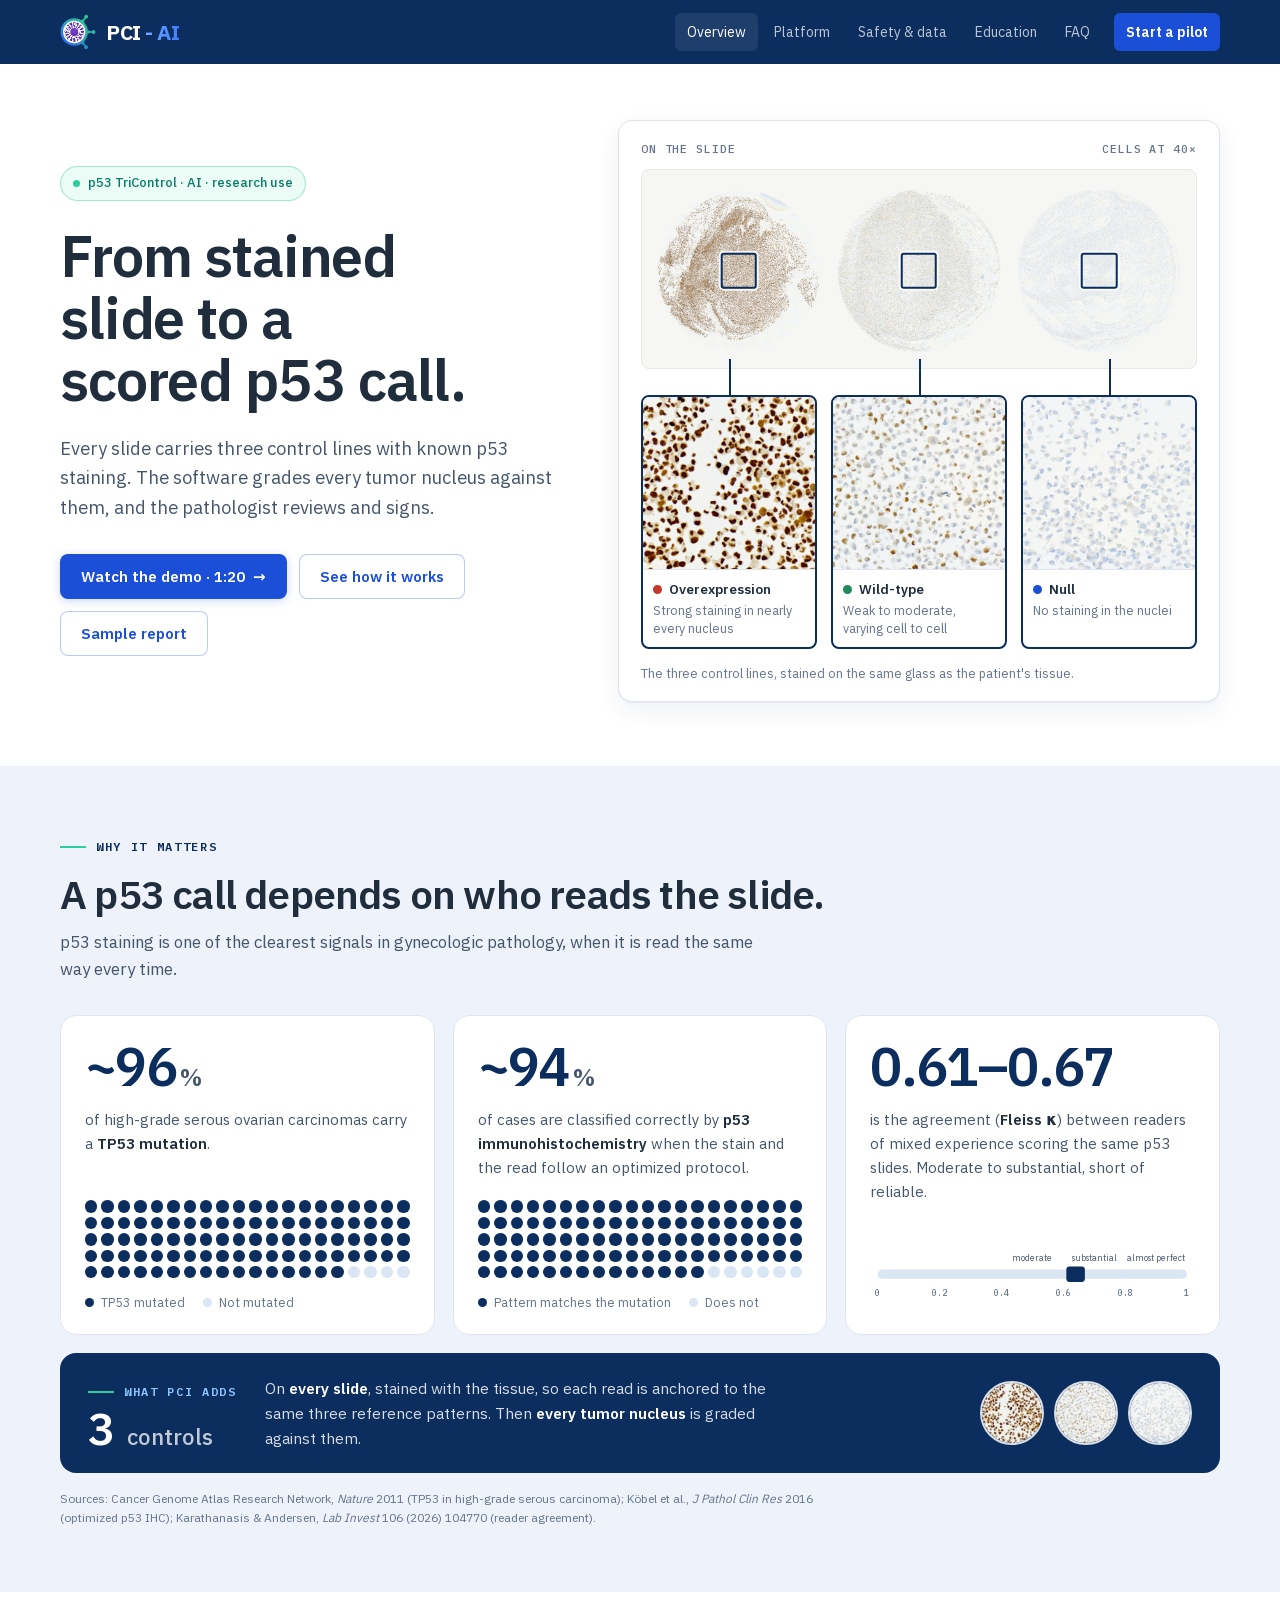
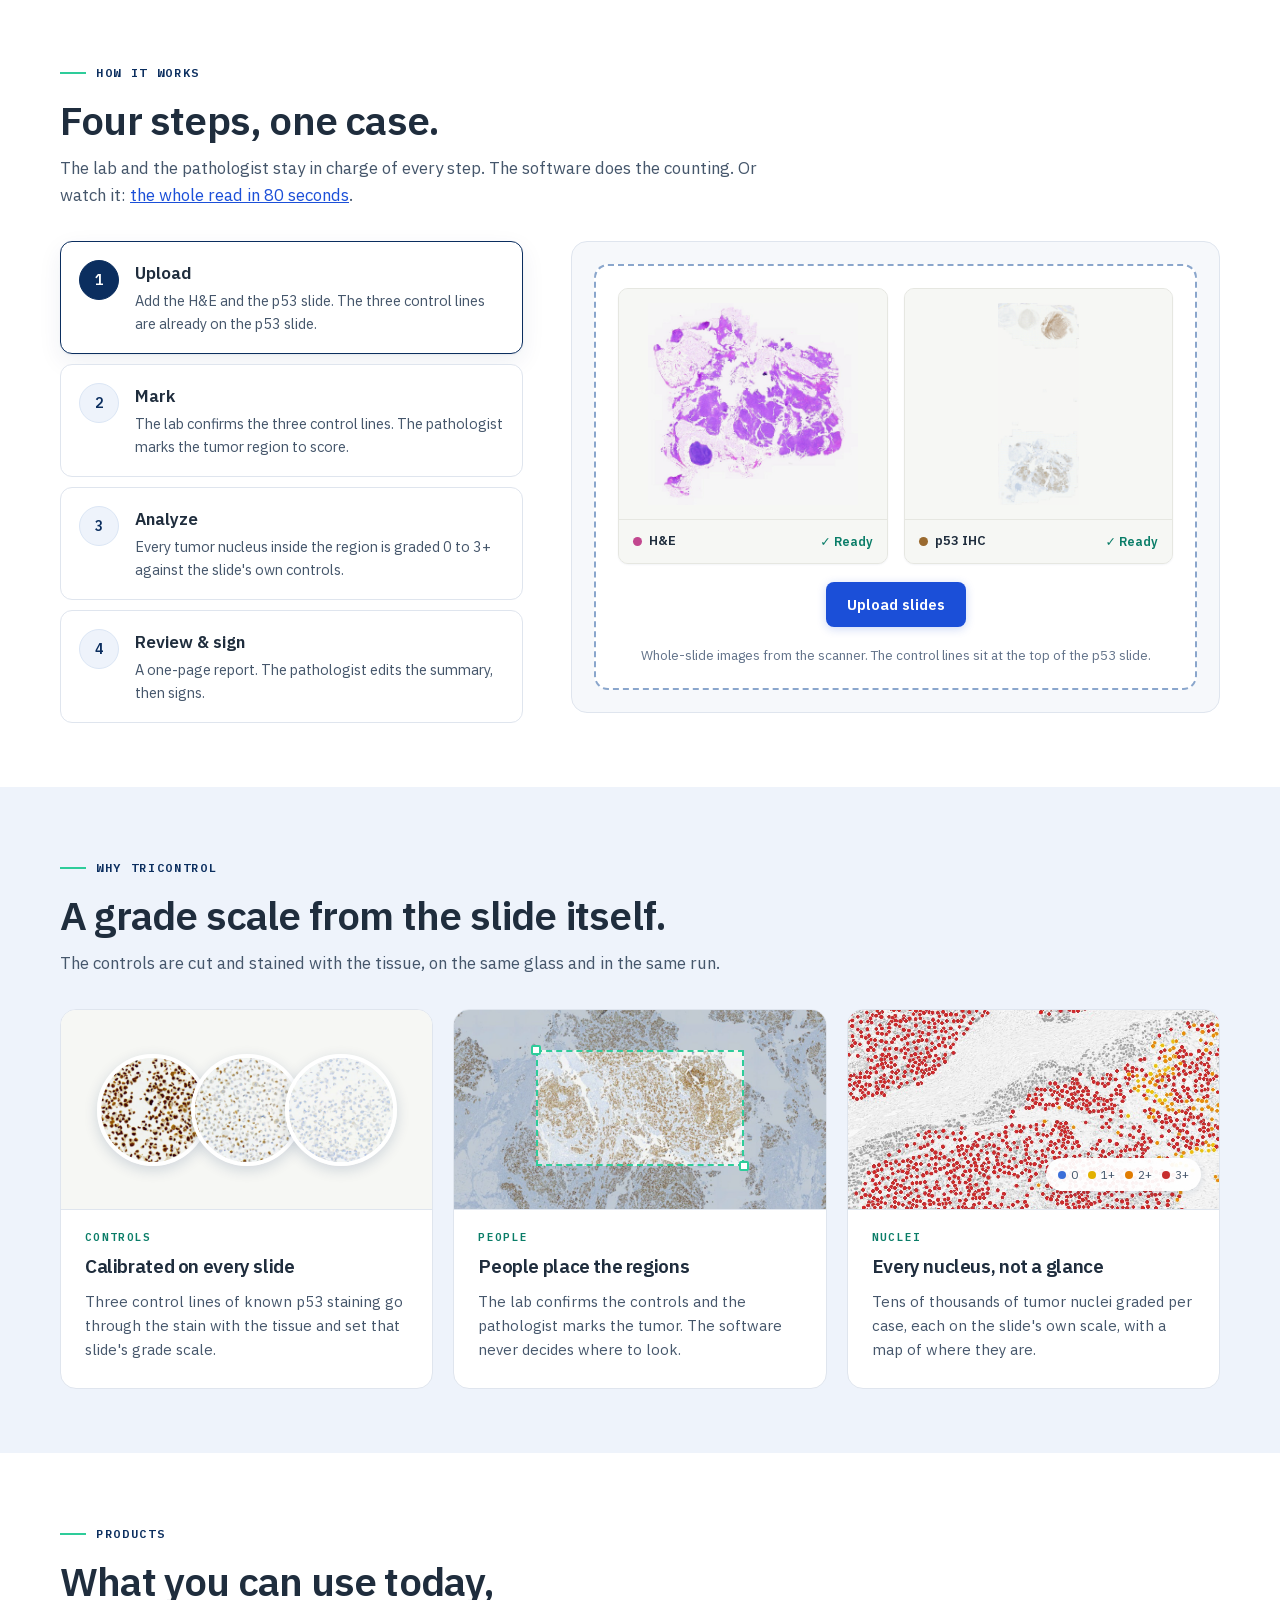
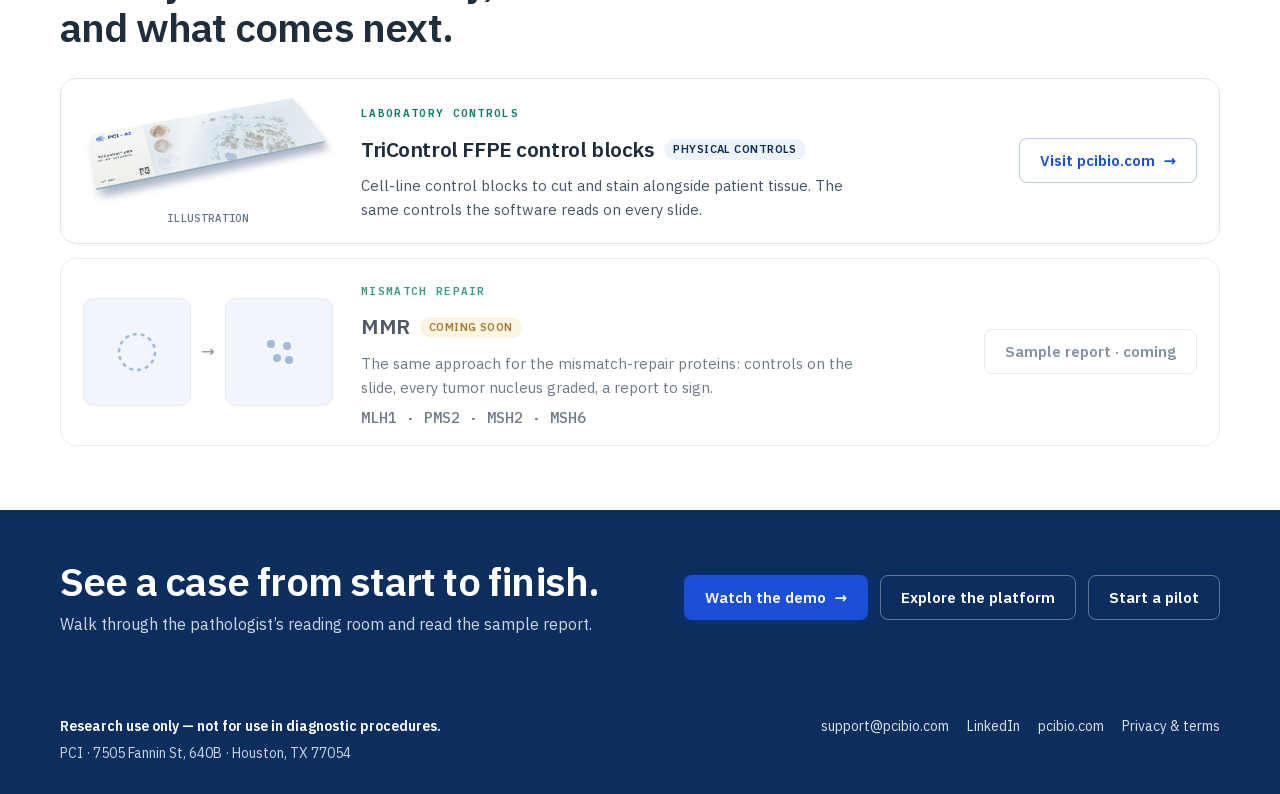
==== index.html @ b2339767 "pcibio.ai site v3: AI demo site, Education, demo video, privacy and terms The deploy copy of docs/si" ====
<!doctype html>
<html lang="en">
<head>
<meta charset="utf-8">
<meta name="viewport" content="width=device-width, initial-scale=1, viewport-fit=cover">
<title>PCI-AI Platform Sections</title>
<meta name="description" content="p53 slides read against the control lines stained on the same glass. Every tumor nucleus graded, a one-page report the pathologist signs. Research use only.">
<meta name="claude:viewport-fit-sides" content="cover">
<meta property="og:type" content="website">
<meta property="og:site_name" content="PCI-AI">
<meta property="og:title" content="PCI-AI">
<meta property="og:description" content="p53 slides read against the control lines stained on the same glass. Every tumor nucleus graded, a one-page report the pathologist signs. Research use only.">
<meta property="og:url" content="https://pcibio.ai/">
<meta property="og:image" content="https://pcibio.ai/img/og-card.png">
<meta name="twitter:card" content="summary_large_image">
<meta name="theme-color" content="#0b2e5f">
<link rel="icon" href="img/favicon.svg" type="image/svg+xml">
<link rel="icon" href="img/favicon-32.png" sizes="32x32" type="image/png">
<link rel="apple-touch-icon" href="img/apple-touch-icon.png">
<link rel="stylesheet" href="fonts.css">
<link rel="stylesheet" href="site.css">

<style>[hidden] { display: none !important; }</style>
</head>
<body>
<a class="skip" href="#main">Skip to content</a>
<header class="nav band">
  <div class="bar">
    <a class="logo" href="./" aria-label="PCI-AI home">
      <img src="img/logo-ai-mark.svg" alt="" width="36" height="36">
      <span class="wm">PCI<span class="ai"> - AI</span></span>
    </a>
    <nav aria-label="Site">
      <a href="./" aria-current="page">Overview</a>
      <a href="platform.html">Platform</a>
      <a href="trust.html">Safety &amp; data</a>
      <a href="education.html">Education</a>
      <a href="pilot.html#faq">FAQ</a>
      <a class="cta" href="pilot.html">Start a pilot</a>
    </nav>
  </div>
</header>

<main id="main">
  <!-- 1 · Hero: the three control lines on the slide, each with what its cells look like -->
  <section class="band hero white" aria-labelledby="h1">
    <div class="inner">
      <div>
        <span class="chip"><i></i>p53 TriControl · AI · research use</span>
        <h1 id="h1">From stained slide to a scored p53 call.</h1>
        <p class="lede">Every slide carries three control lines with known p53 staining. The software grades every tumor nucleus against them, and the pathologist reviews and signs.</p>
        <div class="actions">
          <a class="btn btn-primary" href="platform.html#demo">Watch the demo · 1:20 <span aria-hidden="true">→</span></a>
          <a class="btn btn-quiet" href="#how">See how it works</a>
          <a class="btn btn-quiet" href="sample-report/pci-p53-sample-report.pdf">Sample report</a>
        </div>
      </div>

      <figure class="slide" style="margin:0" aria-label="The three control lines on a p53 slide, with a cell-level view of each">
        <div class="slide-head"><span>On the slide</span><span>Cells at 40×</span></div>
        <div class="glass">
          <div class="disc"><img src="img/disc-oe.png" alt="Overexpression control line on the slide"><span class="spot" aria-hidden="true"></span></div>
          <div class="disc"><img src="img/disc-wt.png" alt="Wild-type control line on the slide"><span class="spot" aria-hidden="true"></span></div>
          <div class="disc"><img src="img/disc-null.png" alt="Null control line on the slide"><span class="spot" aria-hidden="true"></span></div>
        </div>
        <div class="callouts">
          <div class="callout"><div class="box"><img src="img/zoom-oe.jpg" alt="Every nucleus stained dark brown"><div class="lab"><b><i style="background:var(--oe)"></i>Overexpression</b><span>Strong staining in nearly every nucleus</span></div></div></div>
          <div class="callout"><div class="box"><img src="img/zoom-wt.jpg" alt="A mix of weak and moderate nuclear staining"><div class="lab"><b><i style="background:var(--wt)"></i>Wild-type</b><span>Weak to moderate, varying cell to cell</span></div></div></div>
          <div class="callout"><div class="box"><img src="img/zoom-null.jpg" alt="Nuclei with no brown staining"><div class="lab"><b><i style="background:var(--null)"></i>Null</b><span>No staining in the nuclei</span></div></div></div>
        </div>
        <figcaption class="slide-foot">The three control lines, stained on the same glass as the patient's tissue.</figcaption>
      </figure>
    </div>
  </section>

  <!-- 2 · The problem -->
  <section class="band tint" aria-labelledby="h2a">
    <div class="inner">
      <span class="eyebrow">Why it matters</span>
      <h2 id="h2a">A p53 call depends on who reads the slide.</h2>
      <p class="lede">p53 staining is one of the clearest signals in gynecologic pathology, when it is read the same way every time.</p>
      <div class="stats">
        <article class="stat">
          <div class="big">~96<small>%</small></div>
          <p class="says">of high-grade serous ovarian carcinomas carry a <strong>TP53 mutation</strong>.</p>
          <div class="waffle" data-on="96" role="img" aria-label="96 of 100 dots filled"></div>
          <div class="legend"><span><i style="background:var(--navy)"></i>TP53 mutated</span><span><i style="background:var(--navy-100)"></i>Not mutated</span></div>
        </article>
        <article class="stat">
          <div class="big">~94<small>%</small></div>
          <p class="says">of cases are classified correctly by <strong>p53 immunohistochemistry</strong> when the stain and the read follow an optimized protocol.</p>
          <div class="waffle" data-on="94" role="img" aria-label="94 of 100 dots filled"></div>
          <div class="legend"><span><i style="background:var(--navy)"></i>Pattern matches the mutation</span><span><i style="background:var(--navy-100)"></i>Does not</span></div>
        </article>
        <article class="stat">
          <div class="big">0.61–0.67</div>
          <p class="says">is the agreement (<strong>Fleiss κ</strong>) between readers of mixed experience scoring the same p53 slides. Moderate to substantial, short of reliable.</p>
          <div class="scale">
            <svg viewBox="0 0 420 70" role="img" aria-label="Agreement scale from 0 to 1 with the measured range 0.61 to 0.67 marked">
              <rect x="10" y="24" width="400" height="12" rx="6" fill="#dbe6f5"/>
              <rect x="254" y="20" width="24" height="20" rx="4" fill="#0b2e5f"/>
              <g font-family="IBM Plex Mono, monospace" font-size="11" fill="#64748b" text-anchor="middle">
                <text x="10" y="58">0</text><text x="90" y="58">0.2</text><text x="170" y="58">0.4</text><text x="250" y="58">0.6</text><text x="330" y="58">0.8</text><text x="410" y="58">1</text>
              </g>
              <g font-family="IBM Plex Sans, sans-serif" font-size="11" fill="#45566b" text-anchor="middle">
                <text x="210" y="13">moderate</text><text x="290" y="13">substantial</text><text x="370" y="13">almost perfect</text>
              </g>
            </svg>
          </div>
        </article>

      </div>
      <div class="adds">
        <div><span class="eyebrow">What PCI adds</span><div class="big">3 <small>controls</small></div></div>
        <p>On <strong>every slide</strong>, stained with the tissue, so each read is anchored to the same three reference patterns. Then <strong>every tumor nucleus</strong> is graded against them.</p>
        <div class="minidiscs"><img src="img/zoom-oe.jpg" alt=""><img src="img/zoom-wt.jpg" alt=""><img src="img/zoom-null.jpg" alt=""></div>
      </div>
      <p class="sources">Sources: Cancer Genome Atlas Research Network, <i>Nature</i> 2011 (TP53 in high-grade serous carcinoma); Köbel et al., <i>J Pathol Clin Res</i> 2016 (optimized p53 IHC); Karathanasis &amp; Andersen, <i>Lab Invest</i> 106 (2026) 104770 (reader agreement).</p>
    </div>
  </section>

  <!-- 3 · How it works -->
  <section class="band white" id="how" aria-labelledby="h2b">
    <div class="inner">
      <span class="eyebrow">How it works</span>
      <h2 id="h2b">Four steps, one case.</h2>
      <p class="lede">The lab and the pathologist stay in charge of every step. The software does the counting. Or watch it: <a href="platform.html#demo">the whole read in 80 seconds</a>.</p>
      <div class="how">
        <ol class="steps" role="tablist" aria-label="Steps">
          <li><button class="step" role="tab" id="tab1" aria-controls="p1" aria-selected="true"><span class="num">1</span><span><span class="t">Upload</span><span class="d">Add the H&amp;E and the p53 slide. The three control lines are already on the p53 slide.</span></span></button></li>
          <li><button class="step" role="tab" id="tab2" aria-controls="p2" aria-selected="false"><span class="num">2</span><span><span class="t">Mark</span><span class="d">The lab confirms the three control lines. The pathologist marks the tumor region to score.</span></span></button></li>
          <li><button class="step" role="tab" id="tab3" aria-controls="p3" aria-selected="false"><span class="num">3</span><span><span class="t">Analyze</span><span class="d">Every tumor nucleus inside the region is graded 0 to 3+ against the slide's own controls.</span></span></button></li>
          <li><button class="step" role="tab" id="tab4" aria-controls="p4" aria-selected="false"><span class="num">4</span><span><span class="t">Review &amp; sign</span><span class="d">A one-page report. The pathologist edits the summary, then signs.</span></span></button></li>
        </ol>

        <div class="stage">
          <div class="panel" id="p1" role="tabpanel" aria-labelledby="tab1">
            <div class="drop">
              <div class="glass-slides">
                <div class="gslide"><div class="pic"><img src="img/he-whole.jpg" alt="H&amp;E slide"></div><div class="meta"><b><i style="background:#c2478f"></i>H&amp;E</b><span class="ok">✓ Ready</span></div></div>
                <div class="gslide"><div class="pic"><img src="img/ihc-whole.jpg" alt="p53 IHC slide with the three control lines at the top"></div><div class="meta"><b><i style="background:#9a6a2f"></i>p53 IHC</b><span class="ok">✓ Ready</span></div></div>
              </div>
              <a class="btn btn-primary" href="#how" aria-label="Upload slides (illustration)">Upload slides</a>
              <p class="hint">Whole-slide images from the scanner. The control lines sit at the top of the p53 slide.</p>
            </div>
          </div>

          <div class="panel" id="p2" role="tabpanel" aria-labelledby="tab2" hidden>
            <div class="marked">
              <div class="mcard">
                <h4>Control lines · confirmed by the lab</h4>
                <div class="mrow">
                  <figure style="--c:var(--oe)"><div class="ring"><img src="img/disc-oe.png" alt="Overexpression control, marked red"></div><figcaption>OE · red</figcaption></figure>
                  <figure style="--c:var(--wt)"><div class="ring"><img src="img/disc-wt.png" alt="Wild-type control, marked green"></div><figcaption>WT · green</figcaption></figure>
                  <figure style="--c:var(--null)"><div class="ring"><img src="img/disc-null.png" alt="Null control, marked blue"></div><figcaption>Null · blue</figcaption></figure>
                </div>
              </div>
              <div class="mcard">
                <h4>Tumor region · marked by the pathologist</h4>
                <div class="tumorbox"><img src="img/ihc-tumor-field.jpg" alt="Tumor on the p53 slide with a marked region"><span class="sel" aria-hidden="true"></span><span class="tag">Tumor region</span></div>
              </div>
            </div>
            <p class="caption">One click per control line, one box over the tumor.</p>
          </div>

          <div class="panel" id="p3" role="tabpanel" aria-labelledby="tab3" hidden>
            <div class="result">
              <div class="call"><small>p53 pattern</small><b>Overexpression (abnormal pattern)</b></div>
              <div class="share">94 %<small>of tumor nuclei strong (2+ or 3+)</small></div>
            </div>
            <div class="pair">
              <figure><img src="img/pci-p53-sample-report-field-ihc.jpg" alt="p53-stained tumor field"><figcaption>The tumor as stained</figcaption></figure>
              <figure><img src="img/pci-p53-sample-report-field-ai.jpg" alt="The same field with one coloured dot per graded nucleus"><figcaption>One dot per tumor nucleus, coloured by grade</figcaption></figure>
            </div>
            <div class="legend" style="justify-content:center"><span><i style="background:var(--g0)"></i>0</span><span><i style="background:var(--g1)"></i>1+</span><span><i style="background:var(--g2)"></i>2+</span><span><i style="background:var(--g3)"></i>3+</span></div>
          </div>

          <div class="panel" id="p4" role="tabpanel" aria-labelledby="tab4" hidden>
            <div class="paper"><img src="img/sample-report.jpg" alt="One-page p53 sample report"><span class="signed">✓ Signed</span></div>
            <p class="caption"><a href="sample-report/pci-p53-sample-report.pdf">Open the sample report (PDF)</a></p>
          </div>
        </div>
      </div>
    </div>
  </section>

  <!-- 4 · Why TriControl -->
  <section class="band tint" aria-labelledby="h2c">
    <div class="inner">
      <span class="eyebrow">Why TriControl</span>
      <h2 id="h2c">A grade scale from the slide itself.</h2>
      <p class="lede">The controls are cut and stained with the tissue, on the same glass and in the same run.</p>
      <div class="cards">
        <article class="card">
          <div class="art art-trio"><img src="img/zoom-oe.jpg" alt=""><img src="img/zoom-wt.jpg" alt=""><img src="img/zoom-null.jpg" alt=""></div>
          <div class="body"><span class="k">Controls</span><h3>Calibrated on every slide</h3><p>Three control lines of known p53 staining go through the stain with the tissue and set that slide's grade scale.</p></div>
        </article>
        <article class="card">
          <div class="art art-region"><img src="img/ihc-tumor-field.jpg" alt=""><span class="sel" aria-hidden="true"></span></div>
          <div class="body"><span class="k">People</span><h3>People place the regions</h3><p>The lab confirms the controls and the pathologist marks the tumor. The software never decides where to look.</p></div>
        </article>
        <article class="card">
          <div class="art art-dots"><img src="img/pci-p53-sample-report-field-ai.jpg" alt=""><span class="lens"><span><i style="background:var(--g0)"></i>0</span><span><i style="background:var(--g1)"></i>1+</span><span><i style="background:var(--g2)"></i>2+</span><span><i style="background:var(--g3)"></i>3+</span></span></div>
          <div class="body"><span class="k">Nuclei</span><h3>Every nucleus, not a glance</h3><p>Tens of thousands of tumor nuclei graded per case, each on the slide's own scale, with a map of where they are.</p></div>
        </article>
      </div>
    </div>
  </section>

  <!-- 5 · Products -->
  <section class="band white" id="products" aria-labelledby="h2d">
    <div class="inner">
      <span class="eyebrow">Products</span>
      <h2 id="h2d">What you can use today, and what comes next.</h2>
      <div class="products">
        <article class="prod">
          <figure class="prodslide"><img src="img/tricontrol-slide-3d.png" alt="A TriControl p53 slide: label, three control cores and a stained section"><figcaption>Illustration</figcaption></figure>
          <div><span class="where">Laboratory controls</span><h3>TriControl FFPE control blocks <span class="pill lab">Physical controls</span></h3><p>Cell-line control blocks to cut and stain alongside patient tissue. The same controls the software reads on every slide.</p></div>
          <a class="btn btn-quiet" href="https://www.pcibio.com" target="_blank" rel="noopener">Visit pcibio.com <span aria-hidden="true">→</span></a>
        </article>
        <article class="prod muted">
          <div class="ba"><div class="ph" aria-hidden="true"><svg width="44" height="44" viewBox="0 0 44 44"><circle cx="22" cy="22" r="18" fill="none" stroke="currentColor" stroke-width="2.5" stroke-dasharray="4 4"/></svg></div><span class="arrow" aria-hidden="true">→</span><div class="ph" aria-hidden="true"><svg width="44" height="44" viewBox="0 0 44 44"><g fill="currentColor"><circle cx="14" cy="14" r="4"/><circle cx="30" cy="16" r="4"/><circle cx="20" cy="28" r="4"/><circle cx="32" cy="30" r="4"/></g></svg></div></div>
          <div><span class="where">Mismatch repair</span><h3>MMR <span class="pill soon">Coming soon</span></h3><p>The same approach for the mismatch-repair proteins: controls on the slide, every tumor nucleus graded, a report to sign.</p><p class="markers">MLH1 · PMS2 · MSH2 · MSH6</p></div>
          <span class="btn" aria-disabled="true">Sample report · coming</span>
        </article>
      </div>
    </div>
  </section>


  <section class="band next" aria-labelledby="h2n">
    <div class="inner">
      <div><h2 id="h2n">See a case from start to finish.</h2><p>Walk through the pathologist&#8217;s reading room and read the sample report.</p></div>
      <div class="links"><a class="btn btn-primary" href="platform.html#demo">Watch the demo <span aria-hidden="true">→</span></a><a class="btn btn-quiet" href="platform.html">Explore the platform</a><a class="btn btn-quiet" href="pilot.html">Start a pilot</a></div>
    </div>
  </section>
</main>

<footer class="band">
  <div class="inner">
    <div class="fcol"><strong>Research use only — not for use in diagnostic procedures.</strong><span>PCI · 7505 Fannin St, 640B · Houston, TX 77054</span></div>
    <div class="fcol links"><a href="mailto:support@pcibio.com">support@pcibio.com</a><a href="https://www.linkedin.com/company/precision-cellular-immunology/posts/" target="_blank" rel="noopener">LinkedIn</a><a href="https://www.pcibio.com" target="_blank" rel="noopener">pcibio.com</a><a href="privacy.html">Privacy &amp; terms</a></div>
  </div>
</footer>

<script>
  // Dot grids for the stat tiles (one dot per patient in 100).
  document.querySelectorAll('.waffle').forEach(function (w) {
    var on = +w.dataset.on, html = '';
    for (var i = 0; i < 100; i++) html += i < on ? '<i class="on"></i>' : '<i></i>';
    w.innerHTML = html;
  });
  // Step tabs: click, hover (on a mouse) or arrow keys swap the panel.
  (function () {
    var tabs = [].slice.call(document.querySelectorAll('.step'));
    function show(t) {
      tabs.forEach(function (x) {
        var on = x === t; x.setAttribute('aria-selected', on); x.tabIndex = on ? 0 : -1;
        document.getElementById(x.getAttribute('aria-controls')).hidden = !on;
      });
    }
    var hover = window.matchMedia && window.matchMedia('(hover: hover)').matches;
    tabs.forEach(function (t, i) {
      t.tabIndex = i === 0 ? 0 : -1;
      t.addEventListener('click', function () { show(t); });
      if (hover) t.addEventListener('mouseenter', function () { show(t); });
      t.addEventListener('keydown', function (e) {
        var d = (e.key === 'ArrowDown' || e.key === 'ArrowRight') ? 1 : (e.key === 'ArrowUp' || e.key === 'ArrowLeft') ? -1 : 0;
        if (!d) return; e.preventDefault(); var n = tabs[(i + d + tabs.length) % tabs.length]; show(n); n.focus();
      });
    });
  })();
</script>
<script>
  // Opening a page from the menu starts at its top, not where the previous page was scrolled to.
  (function () {
    try { if ("scrollRestoration" in history) history.scrollRestoration = "manual"; } catch (e) {}
    function toTop() { if (!location.hash) window.scrollTo(0, 0); }
    toTop(); window.addEventListener("pageshow", toTop);
  })();
</script>

</body>
</html>
---- fonts.css ----
/* IBM Plex Sans (variable, 400-700) and IBM Plex Mono 500/600, latin subset, self-hosted (SIL Open Font License 1.1). */
@font-face { font-family: 'IBM Plex Sans'; font-style: normal; font-weight: 400 700; font-stretch: 100%; font-display: swap; src: url(fonts/ibm-plex-sans-latin.woff2) format('woff2'); unicode-range: U+0000-00FF, U+0131, U+0152-0153, U+02BB-02BC, U+02C6, U+02DA, U+02DC, U+0304, U+0308, U+0329, U+2000-206F, U+20AC, U+2122, U+2191, U+2193, U+2212, U+2215, U+FEFF, U+FFFD; }
@font-face { font-family: 'IBM Plex Mono'; font-style: normal; font-weight: 500; font-display: swap; src: url(fonts/ibm-plex-mono-500-latin.woff2) format('woff2'); unicode-range: U+0000-00FF, U+0131, U+0152-0153, U+02BB-02BC, U+02C6, U+02DA, U+02DC, U+0304, U+0308, U+0329, U+2000-206F, U+20AC, U+2122, U+2191, U+2193, U+2212, U+2215, U+FEFF, U+FFFD; }
@font-face { font-family: 'IBM Plex Mono'; font-style: normal; font-weight: 600; font-display: swap; src: url(fonts/ibm-plex-mono-600-latin.woff2) format('woff2'); unicode-range: U+0000-00FF, U+0131, U+0152-0153, U+02BB-02BC, U+02C6, U+02DA, U+02DC, U+0304, U+0308, U+0329, U+2000-206F, U+20AC, U+2122, U+2191, U+2193, U+2212, U+2215, U+FEFF, U+FFFD; }
---- site.css ----
/* Layout: the pcibio.ai rhythm — navy bar, light bands alternating white / navy-50, one idea per band.
     Single light theme by choice (the live site is light); every colour is set explicitly from these tokens. */
  :root {
    --navy: #0b2e5f;          /* brand navy (platform token navy-800) */
    --navy-deep: #061a38;
    --navy-50: #eef3fb;
    --navy-100: #dbe6f5;
    --navy-300: #8aa6cc;
    --blue: #1b4fd8;          /* action blue (pcibio.ai buttons) */
    --teal: #0a7d68;          /* AI accent, text weight */
    --teal-bright: #2ecc9a;   /* AI accent, marks */
    --ink: #1f2d3d;
    --ink-2: #45566b;
    --ink-3: #64748b;
    --line: #dfe5ee;
    --paper: #ffffff;
    --ground: #f6f8fb;
    --glass: #f6f7f4;
    --abnormal: #c0392b;
    --oe: #c0392b; --wt: #1f8a5b; --null: #1b4fd8;   /* control-line marks: red / green / blue */
    --g0: #3b6fd8; --g1: #e2b100; --g2: #e07b00; --g3: #c62d2d;  /* nucleus grades 0 / 1+ / 2+ / 3+ */
    --sans: "IBM Plex Sans", system-ui, -apple-system, "Segoe UI", Helvetica, Arial, sans-serif;
    --mono: "IBM Plex Mono", ui-monospace, "SFMono-Regular", Menlo, monospace;
    --r: 10px;
    --shadow: 0 1px 2px rgba(11,46,95,.06), 0 8px 24px rgba(11,46,95,.07);
    color-scheme: light;
  }
  *, *::before, *::after { box-sizing: border-box; }
  body { margin: 0; background: var(--ground); color: var(--ink); font: 16px/1.6 var(--sans); -webkit-font-smoothing: antialiased; }
  body::before { content: ""; position: fixed; inset: 0 0 auto; height: env(safe-area-inset-top, 0px); z-index: 20; background: var(--navy); }
  img { max-width: 100%; display: block; }
  a { color: var(--blue); }
  h1, h2, h3 { margin: 0; color: var(--ink); text-wrap: balance; letter-spacing: -0.02em; }
  p { margin: 0; }
  :focus-visible { outline: 2px solid var(--blue); outline-offset: 3px; border-radius: 4px; }
  .band { padding-left: max(16px, env(safe-area-inset-left, 0px)); padding-right: max(16px, env(safe-area-inset-right, 0px)); }
  .inner { max-width: 1160px; margin: 0 auto; padding-block: 64px; }
  .white { background: var(--paper); }
  .tint { background: var(--navy-50); }
  .eyebrow { display: inline-flex; align-items: center; gap: 10px; font: 600 12px/1 var(--mono); letter-spacing: .14em; text-transform: uppercase; color: var(--navy); margin-bottom: 18px; }
  .eyebrow::before { content: ""; width: 26px; height: 2px; background: var(--teal-bright); }
  h2 { font-size: clamp(1.75rem, 3.2vw, 2.5rem); font-weight: 600; line-height: 1.15; max-width: 34ch; }
  .lede { font-size: 1.06rem; color: var(--ink-2); max-width: 70ch; margin-top: 12px; }

  /* nav */
  .nav { position: sticky; top: env(safe-area-inset-top, 0px); z-index: 10; background: var(--navy); }
  .nav .bar { max-width: 1160px; margin: 0 auto; height: 64px; display: flex; align-items: center; justify-content: space-between; gap: 16px; }
  .logo { display: flex; align-items: center; gap: 10px; color: #fff; text-decoration: none; font-weight: 700; font-size: 18px; letter-spacing: -0.01em; }
  .logo img { width: 36px; height: 36px; display: block; flex: none; }
  .logo .wm { font-size: 21px; font-weight: 700; letter-spacing: -0.02em; color: #fff; line-height: 1; }
  .logo .ai { background: linear-gradient(90deg, #7fb0ff, #3d7bff); -webkit-background-clip: text; background-clip: text; color: transparent; }
  .nav nav { display: flex; gap: 4px; }
  .nav nav a { color: rgba(255,255,255,.72); text-decoration: none; font-size: 14px; padding: 8px 12px; border-radius: 6px; }
  .nav nav a:hover, .nav nav a[aria-current] { color: #fff; background: rgba(255,255,255,.08); }

  .btn { display: inline-flex; align-items: center; gap: 8px; font: 600 15px/1 var(--sans); padding: 14px 20px; border-radius: 8px; text-decoration: none; border: 1px solid transparent; cursor: pointer; }
  .btn-primary { background: var(--blue); color: #fff; box-shadow: 0 2px 10px rgba(27,79,216,.22); }
  .btn-primary:hover { background: #143fae; }
  .btn-quiet { color: var(--blue); border-color: rgba(27,79,216,.3); background: var(--paper); }
  .btn-quiet:hover { border-color: var(--blue); }

  /* ---------- 1 · hero ---------- */
  .hero .inner { display: grid; grid-template-columns: minmax(0, 5fr) minmax(0, 6fr); gap: 56px; align-items: center; padding-block: 56px 64px; }
  .chip { display: inline-flex; align-items: center; gap: 8px; font-size: 13px; font-weight: 500; color: var(--teal); background: #ebfbf5; border: 1px solid rgba(46,204,154,.4); padding: 6px 12px; border-radius: 99px; margin-bottom: 24px; }
  .chip i { width: 7px; height: 7px; border-radius: 50%; background: var(--teal-bright); }
  .hero h1 { font-size: clamp(2.3rem, 4.6vw, 3.6rem); font-weight: 600; line-height: 1.08; }
  .hero .lede { font-size: 1.15rem; margin-top: 22px; }
  .actions { display: flex; flex-wrap: wrap; gap: 12px; margin-top: 32px; }

  /* the slide card: three control discs on glass, each with a callout of what its cells look like */
  .slide { background: var(--paper); border: 1px solid var(--line); border-radius: 14px; box-shadow: var(--shadow); padding: 22px 22px 18px; }
  .slide-head { display: flex; justify-content: space-between; align-items: baseline; gap: 12px; font: 500 11.5px/1 var(--mono); letter-spacing: .08em; text-transform: uppercase; color: var(--ink-3); margin-bottom: 14px; }
  .glass { background: var(--glass); border: 1px solid #e8e9e3; border-radius: 8px; padding: 18px 14px 14px; display: grid; grid-template-columns: repeat(3, minmax(0, 1fr)); gap: 14px; }
  .disc { position: relative; aspect-ratio: 1; max-width: 100%; }
  .disc img { width: 100%; height: 100%; border-radius: 50%; }
  .disc .spot { position: absolute; left: 50%; top: 50%; width: 22%; aspect-ratio: 1; transform: translate(-50%, -50%); border: 2px solid var(--navy); border-radius: 3px; box-shadow: 0 0 0 2px rgba(255,255,255,.85); }
  .callouts { display: grid; grid-template-columns: repeat(3, minmax(0, 1fr)); gap: 14px; margin-top: 0; }
  .callout { position: relative; padding-top: 26px; display: flex; flex-direction: column; }
  .callout::before { content: ""; position: absolute; left: 50%; top: -10px; height: 36px; border-left: 2px solid var(--navy); }
  .callout .box { flex: 1; display: flex; flex-direction: column; border: 2px solid var(--navy); border-radius: 8px; overflow: hidden; background: var(--paper); }
  .callout .box img { width: 100%; aspect-ratio: 1; object-fit: cover; }
  .callout .lab { flex: 1; padding: 9px 10px 10px; border-top: 1px solid var(--line); }
  .callout .lab b { display: flex; align-items: center; gap: 7px; font-size: 13.5px; font-weight: 600; }
  .callout .lab b i { width: 9px; height: 9px; border-radius: 50%; flex: none; }
  .callout .lab span { display: block; font-size: 12.5px; color: var(--ink-3); line-height: 1.4; margin-top: 2px; min-height: 2.8em; }
  .slide-foot { font-size: 12.5px; color: var(--ink-3); margin-top: 14px; }

  /* ---------- 2 · the problem (stat tiles) ---------- */
  .stats { display: grid; grid-template-columns: repeat(3, minmax(0, 1fr)); gap: 18px; margin-top: 32px; }
  .stat { background: var(--paper); border: 1px solid var(--line); border-radius: 16px; padding: 24px 24px 22px; display: flex; flex-direction: column; gap: 14px; min-width: 0; }
  .stat .big { font-size: clamp(2.6rem, 4.2vw, 3.4rem); font-weight: 600; line-height: 1; letter-spacing: -0.03em; color: var(--navy); font-variant-numeric: tabular-nums; }
  .stat .big small { font-size: .45em; font-weight: 500; margin-left: 4px; color: var(--ink-2); letter-spacing: 0; }
  .stat .says { font-size: 15px; color: var(--ink-2); max-width: 44ch; }
  .stat .says strong { color: var(--ink); font-weight: 600; }
  .waffle { display: grid; grid-template-columns: repeat(20, minmax(0, 1fr)); gap: 4px; margin-top: auto; padding-top: 6px; }
  .waffle i { aspect-ratio: 1; border-radius: 50%; background: var(--navy-100); }
  .waffle i.on { background: var(--navy); }
  .legend { display: flex; flex-wrap: wrap; gap: 6px 18px; font-size: 12.5px; color: var(--ink-3); }
  .legend span { display: inline-flex; align-items: center; gap: 7px; }
  .legend i { width: 9px; height: 9px; border-radius: 50%; }
  .scale { margin-top: auto; padding-top: 10px; }
  .scale svg { width: 100%; height: auto; overflow: visible; }
  .adds { margin-top: 18px; background: var(--navy); border-radius: 16px; padding: 22px 28px; display: grid; grid-template-columns: auto minmax(0, 1fr) auto; gap: 28px; align-items: center; color: #fff; }
  .adds .eyebrow { color: #8ec5ff; margin-bottom: 8px; }
  .adds .big { font-size: clamp(2.2rem, 3.6vw, 2.8rem); font-weight: 600; line-height: 1; letter-spacing: -0.03em; white-space: nowrap; }
  .adds .big small { font-size: .5em; font-weight: 500; color: rgba(255,255,255,.75); letter-spacing: 0; margin-left: 4px; }
  .adds p { color: rgba(255,255,255,.84); font-size: 15.5px; max-width: 60ch; }
  .adds p strong { color: #fff; font-weight: 600; }
  .stat.dark { background: var(--navy); border-color: var(--navy); color: #fff; }
  .stat.dark .eyebrow { color: #8ec5ff; margin-bottom: 0; }
  .stat.dark .big { color: #fff; }
  .stat.dark .says { color: rgba(255,255,255,.82); }
  .stat.dark .says strong { color: #fff; }
  .minidiscs { display: flex; gap: 10px; }
  .minidiscs img { width: 64px; height: 64px; border-radius: 50%; border: 2px solid rgba(255,255,255,.85); object-fit: cover; }
  .rule-dash { height: 3px; background: repeating-linear-gradient(90deg, var(--teal-bright) 0 22px, transparent 22px 30px); border-radius: 2px; }
  .sources { font-size: 12px; color: var(--ink-3); margin-top: 16px; max-width: 110ch; }

  /* ---------- 3 · how it works ---------- */
  .how { display: grid; grid-template-columns: minmax(0, 5fr) minmax(0, 7fr); gap: 48px; margin-top: 32px; align-items: start; }
  .steps { list-style: none; margin: 0; padding: 0; display: flex; flex-direction: column; gap: 10px; }
  .step { width: 100%; text-align: left; display: grid; grid-template-columns: 40px minmax(0, 1fr); gap: 16px; align-items: start; background: var(--paper); border: 1px solid var(--line); border-radius: 12px; padding: 18px; font: inherit; color: inherit; cursor: pointer; transition: border-color .2s, box-shadow .2s; }
  .step:hover { border-color: var(--navy-300); }
  .step[aria-selected="true"] { border-color: var(--navy); box-shadow: var(--shadow); }
  .num { width: 40px; height: 40px; border-radius: 50%; display: grid; place-items: center; font: 600 14px var(--mono); color: var(--navy); background: var(--navy-50); border: 1px solid var(--navy-100); }
  .step[aria-selected="true"] .num { background: var(--navy); color: #fff; border-color: var(--navy); }
  .step .t { display: block; font-size: 17px; font-weight: 600; color: var(--ink); }
  .step .d { display: block; font-size: 14.5px; color: var(--ink-2); margin-top: 3px; line-height: 1.55; }
  .stage { position: sticky; top: calc(env(safe-area-inset-top, 0px) + 88px); background: var(--ground); border: 1px solid var(--line); border-radius: 16px; padding: 22px; min-height: 440px; display: grid; }
  .panel { display: flex; flex-direction: column; gap: 16px; justify-content: center; }
  .panel[hidden] { display: none !important; }
  .caption { font-size: 13.5px; color: var(--ink-3); text-align: center; }

  /* panel 1 · upload */
  .drop { background: var(--paper); border: 2px dashed var(--navy-300); border-radius: 14px; padding: 22px; display: flex; flex-direction: column; gap: 18px; align-items: center; }
  .glass-slides { display: grid; grid-template-columns: repeat(2, minmax(0, 1fr)); gap: 16px; width: 100%; }
  .gslide { background: var(--glass); border: 1px solid #e6e7e1; border-radius: 10px; overflow: hidden; box-shadow: 0 1px 2px rgba(11,46,95,.05); display: flex; flex-direction: column; }
  .gslide .pic { height: 230px; background: var(--glass); padding: 14px; overflow: hidden; }
  .gslide .pic img { width: 100%; height: 100%; object-fit: contain; }
  .gslide .meta { display: flex; justify-content: space-between; align-items: center; gap: 8px; padding: 11px 14px; border-top: 1px solid #e6e7e1; background: var(--glass); font-size: 13px; }
  .gslide .meta b { font-weight: 600; display: flex; align-items: center; gap: 7px; }
  .gslide .meta b i { width: 9px; height: 9px; border-radius: 50%; }
  .ok { color: var(--teal); font-weight: 600; font-size: 12.5px; display: inline-flex; align-items: center; gap: 5px; }
  .drop .hint { font-size: 13.5px; color: var(--ink-3); text-align: center; }

  /* panel 2 · mark */
  .marked { display: grid; grid-template-columns: minmax(0, 1.15fr) minmax(0, 1fr); gap: 14px; }
  .mcard { background: var(--paper); border: 1px solid var(--line); border-radius: 12px; padding: 14px; display: flex; flex-direction: column; gap: 10px; min-width: 0; }
  .mcard h4 { margin: 0; font-size: 13px; font-weight: 600; color: var(--ink-2); }
  .mrow { display: grid; grid-template-columns: repeat(3, minmax(0, 1fr)); gap: 8px; background: var(--glass); border-radius: 8px; padding: 10px 8px; }
  .mrow figure { margin: 0; display: flex; flex-direction: column; gap: 6px; align-items: center; }
  .mrow .ring { position: relative; width: 100%; aspect-ratio: 1; }
  .mrow .ring img { width: 100%; height: 100%; border-radius: 50%; }
  .mrow .ring::after { content: ""; position: absolute; inset: -4px; border-radius: 50%; border: 3px solid var(--c); }
  .mrow figcaption { font-size: 11.5px; font-weight: 600; color: var(--c); }
  .tumorbox { position: relative; border-radius: 8px; overflow: hidden; }
  .tumorbox img { width: 100%; aspect-ratio: 1; object-fit: cover; }
  .tumorbox .sel { position: absolute; left: 24%; top: 22%; width: 52%; height: 50%; border: 2.5px dashed var(--teal-bright); border-radius: 3px; box-shadow: 0 0 0 9999px rgba(11,46,95,.18); }
  .tumorbox .sel::before, .tumorbox .sel::after { content: ""; position: absolute; width: 10px; height: 10px; background: var(--paper); border: 2.5px solid var(--teal-bright); border-radius: 2px; }
  .tumorbox .sel::before { left: -7px; top: -7px; } .tumorbox .sel::after { right: -7px; bottom: -7px; }
  .tumorbox .tag { position: absolute; left: 24%; top: calc(22% - 30px); font: 600 11.5px var(--sans); color: #fff; background: var(--teal); padding: 4px 8px; border-radius: 4px; }

  /* panel 3 · analyze */
  .pair { display: grid; grid-template-columns: repeat(2, minmax(0, 1fr)); gap: 12px; }
  .pair figure { margin: 0; background: var(--paper); border: 1px solid var(--line); border-radius: 12px; overflow: hidden; }
  .pair img { width: 100%; aspect-ratio: 1; object-fit: cover; }
  .pair figcaption { font-size: 12.5px; color: var(--ink-3); padding: 8px 12px; }
  .result { background: var(--paper); border: 1px solid var(--line); border-radius: 12px; padding: 14px 16px; display: flex; flex-wrap: wrap; justify-content: space-between; align-items: center; gap: 10px 20px; }
  .result .call { display: flex; flex-direction: column; gap: 2px; }
  .result .call small { font-size: 12px; color: var(--ink-3); }
  .result .call b { font-size: 19px; font-weight: 600; color: var(--abnormal); }
  .result .share { font: 600 26px/1 var(--sans); color: var(--ink); font-variant-numeric: tabular-nums; }
  .result .share small { display: block; font: 500 12px var(--sans); color: var(--ink-3); margin-top: 4px; text-align: right; }

  /* panel 4 · report */
  .paper { background: var(--paper); border: 1px solid var(--line); border-radius: 6px; box-shadow: var(--shadow); padding: 10px; max-width: 420px; margin: 0 auto; position: relative; }
  .paper img { width: 100%; border-radius: 2px; }
  .signed { position: absolute; right: -10px; bottom: 26px; display: inline-flex; align-items: center; gap: 8px; background: var(--paper); border: 1px solid var(--line); box-shadow: var(--shadow); border-radius: 99px; padding: 8px 14px; font-size: 13px; font-weight: 600; color: var(--teal); }

  /* ---------- 4 · why TriControl ---------- */
  .cards { display: grid; grid-template-columns: repeat(3, minmax(0, 1fr)); gap: 20px; margin-top: 32px; }
  .card { background: var(--paper); border: 1px solid var(--line); border-radius: 16px; overflow: hidden; display: flex; flex-direction: column; min-width: 0; }
  .card .art { height: 200px; background: var(--glass); position: relative; overflow: hidden; border-bottom: 1px solid var(--line); }
  .card .body { padding: 22px 24px 26px; display: flex; flex-direction: column; gap: 8px; }
  .card .k { font: 600 11px/1 var(--mono); letter-spacing: .12em; text-transform: uppercase; color: var(--teal); }
  .card h3 { font-size: 19px; font-weight: 600; }
  .card p { font-size: 15px; color: var(--ink-2); }
  .art-trio { display: flex; align-items: center; justify-content: center; height: 100%; }
  .art-trio img { width: 112px; height: 112px; border-radius: 50%; object-fit: cover; border: 4px solid var(--paper); box-shadow: 0 4px 14px rgba(11,46,95,.16); margin-left: -18px; }
  .art-trio img:first-child { margin-left: 0; }
  .art-region img, .art-dots img { width: 100%; height: 100%; object-fit: cover; }
  .art-region .sel { position: absolute; left: 22%; top: 20%; width: 56%; height: 58%; border: 2.5px dashed var(--teal-bright); box-shadow: 0 0 0 9999px rgba(11,46,95,.22); }
  .art-region .sel::before, .art-region .sel::after { content: ""; position: absolute; width: 10px; height: 10px; background: var(--paper); border: 2.5px solid var(--teal-bright); border-radius: 2px; }
  .art-region .sel::before { left: -7px; top: -7px; } .art-region .sel::after { right: -7px; bottom: -7px; }
  .art-dots .lens { position: absolute; right: 18px; bottom: 18px; display: flex; gap: 10px; background: rgba(255,255,255,.94); border-radius: 99px; padding: 7px 12px; font-size: 12px; color: var(--ink-2); box-shadow: 0 2px 8px rgba(11,46,95,.12); }
  .art-dots .lens span { display: inline-flex; align-items: center; gap: 5px; }
  .art-dots .lens i { width: 8px; height: 8px; border-radius: 50%; }

  /* ---------- 5 · products ---------- */
  .products { display: flex; flex-direction: column; gap: 14px; margin-top: 28px; }
  .prod { background: var(--paper); border: 1px solid var(--line); border-radius: 16px; padding: 18px 22px; display: grid; grid-template-columns: 250px minmax(0, 1fr) auto; gap: 28px; align-items: center; }
  .ba { display: grid; grid-template-columns: minmax(0, 1fr) 22px minmax(0, 1fr); gap: 6px; align-items: center; }
  .ba img, .ba .ph { width: 100%; aspect-ratio: 1; object-fit: cover; border-radius: 10px; border: 1px solid var(--line); }
  .ba .arrow { color: var(--ink-3); text-align: center; }
  .ph { display: grid; place-items: center; background: var(--navy-50); color: var(--navy-300); }
  .prod .where { font: 600 11px/1 var(--mono); letter-spacing: .12em; text-transform: uppercase; color: var(--teal); }
  .prod h3 { font-size: 21px; font-weight: 600; display: flex; flex-wrap: wrap; align-items: center; gap: 10px; margin-top: 8px; }
  .prod p { font-size: 15px; color: var(--ink-2); margin-top: 8px; max-width: 56ch; }
  .pill { font: 600 11px/1 var(--sans); letter-spacing: .04em; padding: 5px 9px; border-radius: 99px; text-transform: uppercase; }
  .pill.live { color: var(--teal); background: #ebfbf5; }
  .pill.lab { color: var(--navy); background: var(--navy-50); }
  .pill.soon { color: #8a5a00; background: #fdf3dc; }
  .markers { font: 500 12.5px var(--mono); color: var(--ink-3); margin-top: 8px; }
  .muted { opacity: .78; }
  .btn[aria-disabled="true"] { color: var(--ink-3); border-color: var(--line); background: var(--paper); cursor: default; box-shadow: none; }

  /* ---------- 6 · integration ---------- */
  .two { display: grid; grid-template-columns: repeat(2, minmax(0, 1fr)); gap: 20px; margin-top: 32px; }
  .icard { background: var(--paper); border: 1px solid var(--line); border-radius: 16px; padding: 28px; display: flex; flex-direction: column; gap: 12px; }
  .icard h3 { font-size: 20px; font-weight: 600; }
  .icard p { color: var(--ink-2); font-size: 15px; }
  .icard ul { list-style: none; margin: auto 0 0; padding: 4px 0 0; display: flex; flex-direction: column; gap: 10px; }
  .icard li { display: grid; grid-template-columns: 74px minmax(0, 1fr); gap: 12px; align-items: baseline; font-size: 15px; }
  .state { font: 600 11px/1 var(--sans); text-transform: uppercase; letter-spacing: .05em; padding: 5px 0; text-align: center; border-radius: 99px; }
  .state.now { color: var(--teal); background: #ebfbf5; }
  .state.soon { color: var(--ink-3); background: #eef1f5; }

  footer { background: var(--navy); color: rgba(255,255,255,.78); }
  footer .inner { padding-block: 30px calc(30px + env(safe-area-inset-bottom, 0px)); display: flex; flex-wrap: wrap; justify-content: space-between; gap: 12px; font-size: 14px; }
  footer strong { color: #fff; font-weight: 600; }

  @media (max-width: 980px) {
    .hero .inner, .how { grid-template-columns: minmax(0, 1fr); }
    .stage { position: static; min-height: 0; }
    .cards { grid-template-columns: minmax(0, 1fr); }
    .prod { grid-template-columns: minmax(0, 1fr); }
    .two, .stats { grid-template-columns: minmax(0, 1fr); }
    .adds { grid-template-columns: minmax(0, 1fr); gap: 14px; }
  }
  @media (max-width: 640px) {
    .nav nav { display: none; }
    .inner { padding-block: 60px; }
    .glass, .callouts { gap: 8px; }
    .callout .lab span { display: none; }
    .marked, .glass-slides, .pair { grid-template-columns: minmax(0, 1fr); }
    .waffle { gap: 3px; }
    .stat { padding: 24px 20px; }
  }
  @media (prefers-reduced-motion: reduce) { * { transition: none !important; } }

/* ===== shared across pages (22 Oct 2026) ===== */
.nav nav a.cta { color: #fff; background: var(--blue); margin-left: 8px; font-weight: 600; }
.nav nav a.cta:hover { background: #143fae; }
.pagehead .inner { padding-block: 56px 40px; }
.pagehead h1 { font-size: clamp(2rem, 4vw, 3rem); font-weight: 600; line-height: 1.1; max-width: 26ch; }
.next { background: var(--navy); }
.next .inner { padding-block: 48px; display: grid; grid-template-columns: minmax(0, 1fr) auto; gap: 24px; align-items: center; }
.next h2 { color: #fff; max-width: 30ch; }
.next p { color: rgba(255,255,255,.8); margin-top: 8px; max-width: 60ch; }
.next .links { display: flex; flex-wrap: wrap; gap: 12px; }
.next .btn-quiet { background: transparent; color: #fff; border-color: rgba(255,255,255,.35); }
.next .btn-quiet:hover { border-color: #fff; }
footer .inner a { color: rgba(255,255,255,.85); text-decoration: none; }
footer nav { display: flex; flex-wrap: wrap; gap: 18px; }

/* reading room (platform page) */
.rr { margin-top: 32px; display: grid; grid-template-columns: minmax(0, 1fr) 300px; gap: 28px; align-items: start; }
.rr-frame { position: relative; background: #0d1626; border-radius: 14px; overflow: hidden; box-shadow: var(--shadow); aspect-ratio: 16 / 10; max-width: 100%; }
.rr-slide { position: absolute; inset: 0; width: 100%; height: 100%; object-fit: cover; transition: opacity .35s; }
.rr-top { position: absolute; left: 0; right: 0; top: 0; height: 44px; display: flex; align-items: center; gap: 8px; padding: 0 14px; background: rgba(13,22,38,.86); color: #c9d4e8; font: 500 12px var(--mono); }
.rr-top b { color: #fff; font-family: var(--sans); font-weight: 600; font-size: 13px; }
.rr-top .mag { margin-left: auto; display: flex; gap: 4px; }
.rr-top .mag span { border: 1px solid rgba(201,212,232,.35); border-radius: 5px; padding: 3px 7px; }
.rr-top .mag span.on { background: #1d4ed8; border-color: #1d4ed8; color: #fff; }
.rr-card { position: absolute; right: 14px; top: 58px; width: min(260px, 46%); background: rgba(255,255,255,.97); border-radius: 12px; padding: 14px 16px; box-shadow: 0 8px 24px rgba(0,0,0,.3); display: flex; flex-direction: column; gap: 6px; color: var(--ink); }
.rr-card .row { display: flex; justify-content: space-between; align-items: center; gap: 8px; }
.rr-card small { font-size: 11.5px; color: var(--ink-3); }
.rr-card .call { font-size: 17px; font-weight: 600; color: var(--abnormal); line-height: 1.2; }
.rr-card .shr { font-size: 13px; color: var(--ink-2); }
.rr-card .bar { height: 8px; border-radius: 4px; background: #e8ecf2; overflow: hidden; }
.rr-card .bar i { display: block; height: 100%; width: 94%; background: var(--g3); }
.rr-card .min { width: 28px; height: 28px; border-radius: 6px; border: 1px solid var(--line); background: #fff; font: 600 16px/1 var(--sans); color: var(--ink); cursor: pointer; }
.rr-pill { position: absolute; right: 14px; top: 58px; background: rgba(255,255,255,.97); border-radius: 99px; padding: 8px 14px; font-size: 13px; font-weight: 600; color: var(--abnormal); box-shadow: 0 4px 14px rgba(0,0,0,.25); border: 0; cursor: pointer; }
.rr-box { position: absolute; left: 18%; top: 34%; width: 38%; height: 40%; border: 2.5px dashed var(--teal-bright); box-shadow: 0 0 0 9999px rgba(13,22,38,.25); border-radius: 3px; }
.rr-box span { position: absolute; left: -2px; top: -28px; background: var(--teal); color: #fff; font: 600 11.5px var(--sans); padding: 4px 8px; border-radius: 4px; white-space: nowrap; }
.rr-report { position: absolute; inset: 56px 18% 62px; background: #fff; border-radius: 6px; box-shadow: 0 10px 30px rgba(0,0,0,.4); overflow: hidden; }
.rr-report img { width: 100%; height: 100%; object-fit: cover; object-position: top; }
.rr-sign { position: absolute; inset: 0; display: grid; place-items: center; background: rgba(13,22,38,.55); }
.rr-sign .dlg { background: #fff; border-radius: 12px; padding: 20px 22px; width: min(340px, 86%); display: flex; flex-direction: column; gap: 12px; color: var(--ink); box-shadow: 0 12px 34px rgba(0,0,0,.4); }
.rr-sign .dlg h4 { margin: 0; font-size: 17px; }
.rr-sign .dlg label { display: flex; gap: 10px; align-items: center; font-size: 14px; }
.rr-sign .dlg .btn { justify-content: center; }
.rr-bottom { position: absolute; left: 0; right: 0; bottom: 0; height: 50px; display: flex; align-items: center; gap: 12px; padding: 0 14px; background: rgba(13,22,38,.86); }
.dots { display: flex; align-items: center; gap: 6px; }
.dots button { width: 24px; height: 24px; border-radius: 50%; border: 2px solid #8aa6cc; background: transparent; color: #c9d4e8; font: 600 11px var(--mono); cursor: pointer; display: grid; place-items: center; padding: 0; }
.dots button.done { background: var(--wt); border-color: var(--wt); color: #fff; }
.dots button[aria-current="step"] { background: #1d4ed8; border-color: #1d4ed8; color: #fff; }
.dots .now { color: #fff; font-size: 13px; font-weight: 600; margin-left: 6px; white-space: nowrap; }
.rr-next { margin-left: auto; background: #1d4ed8; color: #fff; border: 0; border-radius: 8px; font: 600 13.5px var(--sans); padding: 9px 14px; cursor: pointer; white-space: nowrap; }
.rr-side { display: flex; flex-direction: column; gap: 14px; }
.rr-side .note { background: var(--paper); border: 1px solid var(--line); border-radius: 12px; padding: 16px 18px; }
.rr-side .note b { display: block; font-size: 15px; margin-bottom: 4px; }
.rr-side .note p { font-size: 14px; color: var(--ink-2); }
.rr-side ol { margin: 0; padding-left: 20px; font-size: 14px; color: var(--ink-2); display: flex; flex-direction: column; gap: 6px; }
.rr-side ol li.on { color: var(--ink); font-weight: 600; }

/* explore a result (platform page) */
.explore { margin-top: 28px; display: grid; grid-template-columns: minmax(0, 520px) minmax(0, 360px); gap: 44px; align-items: center; }
.field { position: relative; border-radius: 14px; overflow: hidden; box-shadow: var(--shadow); background: #fff; aspect-ratio: 1; max-width: 520px; width: 100%; }
.fbar { position: absolute; left: 14px; right: 14px; bottom: 12px; display: flex; align-items: flex-start; flex-direction: column; gap: 3px; pointer-events: none; }
.fbar i { display: block; width: calc((100% + 28px) * 0.5 / 1.4); min-width: 0; height: 4px; background: #061a38; border-radius: 2px; box-shadow: 0 0 0 2px rgba(255,255,255,.85); }
.fbar span { font: 600 11px var(--mono); color: #061a38; text-shadow: 0 0 3px #fff, 0 0 3px #fff; }
.field img, .field canvas { position: absolute; inset: 0; width: 100%; height: 100%; }
.field canvas { cursor: crosshair; }
.tip { position: absolute; pointer-events: none; background: var(--navy-deep); color: #fff; font-size: 12.5px; padding: 6px 10px; border-radius: 6px; white-space: nowrap; transform: translate(-50%, calc(-100% - 12px)); box-shadow: 0 4px 12px rgba(0,0,0,.25); }
.tip b { font-weight: 600; }
.seg { display: inline-flex; background: var(--navy-50); border-radius: 10px; padding: 4px; gap: 4px; }
.seg button { border: 0; background: transparent; font: 600 13.5px var(--sans); color: var(--ink-2); padding: 9px 14px; border-radius: 7px; cursor: pointer; min-height: 40px; }
.seg button[aria-pressed="true"] { background: var(--paper); color: var(--navy); box-shadow: 0 1px 3px rgba(11,46,95,.15); }
.counts { background: var(--paper); border: 1px solid var(--line); border-radius: 12px; padding: 16px 18px; display: flex; flex-direction: column; gap: 10px; }
.counts .r { display: grid; grid-template-columns: 16px 1fr auto; gap: 10px; align-items: center; font-size: 14px; font-variant-numeric: tabular-nums; }
.counts .r i { width: 12px; height: 12px; border-radius: 50%; }
.counts .r i.ring { background: transparent; border: 2px solid var(--g0); }
.counts .tot { border-top: 1px solid var(--line); padding-top: 10px; display: flex; justify-content: space-between; font-weight: 600; font-size: 14px; }
.heatkey { display: flex; flex-direction: column; gap: 8px; font-size: 12.5px; color: var(--ink-3); }
.heatkey .hk { display: flex; flex-direction: column; gap: 4px; max-width: 260px; }
.heatkey .ramp { display: block; height: 10px; border-radius: 5px; background: linear-gradient(90deg, #fef3c7, #fcd34d, #f59e0b, #ea580c, #b91c1c); }
.heatkey .ticks { display: flex; justify-content: space-between; font: 500 11px var(--mono); }

/* annotated report */
.anno { margin-top: 32px; display: grid; grid-template-columns: minmax(0, 420px) minmax(0, 1fr); gap: 40px; align-items: center; }
.sheet { position: relative; background: #fff; border: 1px solid var(--line); border-radius: 6px; box-shadow: var(--shadow); padding: 10px; }
.sheet img { width: 100%; }
.pin { position: absolute; width: 22px; height: 22px; border-radius: 50%; background: var(--navy); color: #fff; font: 600 11px/22px var(--mono); text-align: center; box-shadow: 0 0 0 3px #fff, 0 2px 6px rgba(11,46,95,.25); }
.anno ol { list-style: none; margin: 0; padding: 0; display: flex; flex-direction: column; gap: 18px; counter-reset: a; }
.anno li { display: grid; grid-template-columns: 30px minmax(0, 1fr); gap: 12px; }
.anno li::before { counter-increment: a; content: counter(a); width: 24px; height: 24px; border-radius: 50%; background: var(--navy); color: #fff; font: 600 11.5px/24px var(--mono); text-align: center; margin-top: 2px; }
.anno li b { display: block; font-size: 16px; }
.anno li span { color: var(--ink-2); font-size: 15px; }

/* safeguards, security, science */
.guards { display: grid; grid-template-columns: repeat(3, minmax(0, 1fr)); gap: 18px; margin-top: 32px; }
.guard { background: var(--paper); border: 1px solid var(--line); border-radius: 14px; padding: 22px; display: flex; flex-direction: column; gap: 10px; }
.guard .when { font: 600 11px/1 var(--mono); letter-spacing: .1em; text-transform: uppercase; color: var(--ink-3); }
.guard h3 { font-size: 17px; font-weight: 600; }
.guard p { font-size: 14.5px; color: var(--ink-2); }
.guard .says { margin-top: auto; background: var(--ground); border: 1px dashed var(--line); border-radius: 8px; padding: 10px 12px; font-size: 13.5px; color: var(--ink); }
.guard .says b { color: var(--ink-2); font-weight: 600; }
.sec { display: grid; grid-template-columns: repeat(3, minmax(0, 1fr)); gap: 0; margin-top: 32px; background: var(--paper); border: 1px solid var(--line); border-radius: 16px; overflow: hidden; }
.sec div { padding: 22px 24px; border-right: 1px solid var(--line); border-bottom: 1px solid var(--line); }
.sec div:nth-child(3n) { border-right: 0; }
.sec div:nth-last-child(-n+3) { border-bottom: 0; }
.sec b { display: block; font-size: 15.5px; margin-bottom: 4px; }
.sec span { font-size: 14px; color: var(--ink-2); }
.pubs { display: grid; grid-template-columns: repeat(2, minmax(0, 1fr)); gap: 18px; margin-top: 32px; }
.pub { background: var(--paper); border: 1px solid var(--line); border-radius: 14px; padding: 24px; display: flex; flex-direction: column; gap: 10px; }
.pub .j { font: 600 11px/1 var(--mono); letter-spacing: .1em; text-transform: uppercase; color: var(--teal); }
.pub h3 { font-size: 18px; font-weight: 600; line-height: 1.3; }
.pub p { font-size: 14.5px; color: var(--ink-2); }
.pub a { margin-top: auto; font-weight: 600; text-decoration: none; }
.criteria { margin-top: 18px; background: var(--paper); border: 1px solid var(--line); border-radius: 14px; padding: 24px; }
.criteria .j { font: 600 11px/1 var(--mono); letter-spacing: .1em; text-transform: uppercase; color: var(--teal); }
.criteria h3 { font-size: 18px; font-weight: 600; line-height: 1.3; margin-top: 10px; }
.criteria p { font-size: 15px; color: var(--ink-2); margin-top: 8px; max-width: 80ch; }
.criteria h4 { margin: 18px 0 0; font-size: 13px; font-weight: 600; color: var(--ink); letter-spacing: .02em; }
.criteria ol { margin: 8px 0 0; padding-left: 22px; display: flex; flex-direction: column; gap: 8px; font-size: 13.5px; line-height: 1.5; color: var(--ink-2); }
.criteria ol a { white-space: nowrap; }

/* pilot + FAQ */
.pilot { display: grid; grid-template-columns: minmax(0, 1fr) minmax(0, 1fr); gap: 40px; margin-top: 32px; align-items: start; }
.steps-p { list-style: none; margin: 0; padding: 0; display: flex; flex-direction: column; gap: 14px; counter-reset: p; }
.steps-p li { display: grid; grid-template-columns: 40px minmax(0, 1fr); gap: 14px; }
.steps-p li::before { counter-increment: p; content: counter(p); width: 40px; height: 40px; border-radius: 50%; display: grid; place-items: center; background: var(--navy-50); color: var(--navy); font: 600 14px var(--mono); border: 1px solid var(--navy-100); }
.steps-p b { display: block; font-size: 16px; }
.steps-p span { font-size: 14.5px; color: var(--ink-2); }
form.req { background: var(--paper); border: 1px solid var(--line); border-radius: 16px; padding: 26px; display: grid; grid-template-columns: repeat(2, minmax(0, 1fr)); gap: 14px; }
form.req label { display: flex; flex-direction: column; gap: 6px; font-size: 13.5px; font-weight: 600; color: var(--ink-2); }
form.req label.wide { grid-column: 1 / -1; }
form.req input, form.req select, form.req textarea { font: 400 15px var(--sans); color: var(--ink); border: 1px solid #c9d2df; border-radius: 8px; padding: 11px 12px; background: #fff; min-height: 44px; }
form.req textarea { min-height: 92px; resize: vertical; }
form.req .btn { grid-column: 1 / -1; justify-content: center; }
form.req .fine { grid-column: 1 / -1; font-size: 12.5px; color: var(--ink-3); }
form.req .done { grid-column: 1 / -1; background: #ebfbf5; color: var(--teal); border-radius: 8px; padding: 12px 14px; font-weight: 600; font-size: 14px; }
.faq { margin-top: 28px; display: flex; flex-direction: column; gap: 10px; max-width: 860px; }
.faq details { background: var(--paper); border: 1px solid var(--line); border-radius: 12px; padding: 0 20px; }
.faq summary { cursor: pointer; list-style: none; font-size: 16.5px; font-weight: 600; padding: 18px 0; display: flex; justify-content: space-between; gap: 12px; }
.faq summary::-webkit-details-marker { display: none; }
.faq summary::after { content: "+"; color: var(--ink-3); font-weight: 500; }
.faq details[open] summary::after { content: "–"; }
.faq details p { padding: 0 0 18px; color: var(--ink-2); font-size: 15px; max-width: 75ch; }

@media (max-width: 980px) {
  .rr, .explore, .anno, .pilot, .next .inner { grid-template-columns: minmax(0, 1fr); }
  .guards, .pubs { grid-template-columns: minmax(0, 1fr); }
  .sec { grid-template-columns: minmax(0, 1fr); }
  .sec div { border-right: 0; border-bottom: 1px solid var(--line) !important; }
  .sec div:last-child { border-bottom: 0 !important; }
}
@media (max-width: 640px) {
  .rr-frame { aspect-ratio: 4 / 5; }
  .rr-card { width: calc(100% - 28px); }
  .dots .now { display: none; }
  form.req { grid-template-columns: minmax(0, 1fr); }
}

/* "Why it matters": the product slide beside the heading */
.whyhead { display: grid; grid-template-columns: minmax(0, 1fr) minmax(0, 520px); gap: 40px; align-items: center; }
.product { margin: 0; display: flex; flex-direction: column; align-items: center; gap: 6px; }
.product img { width: 100%; max-width: 520px; height: auto; }
.product figcaption { font: 500 11.5px var(--mono); letter-spacing: .06em; color: var(--ink-3); text-transform: uppercase; }
@media (max-width: 980px) { .whyhead { grid-template-columns: minmax(0, 1fr); } .product img { max-width: 440px; } }

/* the product slide in the products row and on the pilot page */
.prodslide { margin: 0; display: flex; flex-direction: column; align-items: center; gap: 4px; }
.prodslide img { width: 100%; height: auto; }
.prodslide figcaption { font: 500 10.5px var(--mono); letter-spacing: .08em; text-transform: uppercase; color: var(--ink-3); }
.prodslide.wide { margin-bottom: 18px; }
.prodslide.wide img { max-width: 460px; }
.pilotleft { display: flex; flex-direction: column; }

/* Education pages (education.html, learn-*.html) */
.modnav { display: flex; flex-wrap: wrap; gap: 12px; margin-top: 24px; }
.objectives { margin-top: 24px; background: var(--paper); border: 1px solid var(--line); border-radius: 14px; padding: 18px 22px; max-width: 760px; }
.objectives .k, .quiz .k { display: block; font: 600 11px/1 var(--mono); letter-spacing: .12em; text-transform: uppercase; color: var(--teal); }
.objectives ul { margin: 10px 0 0; padding-left: 20px; display: flex; flex-direction: column; gap: 6px; font-size: 15px; color: var(--ink-2); }
.pagehead .eyebrow a { color: inherit; text-decoration: none; }
.pagehead .eyebrow a:hover { text-decoration: underline; }
.edu-body { max-width: 780px; display: flex; flex-direction: column; gap: 48px; }
.edu-body article { display: flex; flex-direction: column; }
.secnum { font: 600 11px/1 var(--mono); letter-spacing: .12em; text-transform: uppercase; color: var(--navy); }
.edu-body h2 { font-size: clamp(1.45rem, 2.4vw, 1.9rem); margin-top: 10px; }
.edu-body h3 { font-size: 18px; font-weight: 600; margin-top: 22px; }
.edu-body p { margin-top: 14px; color: var(--ink-2); font-size: 16px; max-width: 72ch; }
.edu-body p b { color: var(--ink); }
.edu-body dfn { font-style: normal; color: var(--ink); border-bottom: 1px dotted var(--navy-300); cursor: help; }
.edu-figure { margin: 20px 0 0; background: var(--paper); border: 1px solid var(--line); border-radius: 12px; overflow: hidden; max-width: 560px; }
.edu-figure img { width: 100%; }
.edu-figure figcaption { padding: 10px 14px; font-size: 13.5px; color: var(--ink-2); }
.edu-grid { display: grid; grid-template-columns: repeat(3, minmax(0, 1fr)); gap: 16px; margin-top: 20px; }
.edu-grid figure { margin: 0; background: var(--paper); border: 1px solid var(--line); border-radius: 12px; overflow: hidden; }
.edu-grid img { width: 100%; aspect-ratio: 1; object-fit: cover; }
.edu-grid figcaption { padding: 12px 14px; font-size: 13.5px; color: var(--ink-2); }
.edu-grid figcaption b { display: block; color: var(--ink); margin-bottom: 2px; }
.edu-table { width: 100%; border-collapse: separate; border-spacing: 0; margin-top: 18px; font-size: 14.5px; background: var(--paper); border: 1px solid var(--line); border-radius: 12px; overflow: hidden; }
.edu-table th, .edu-table td { text-align: left; padding: 12px 14px; vertical-align: top; border-top: 1px solid var(--line); color: var(--ink-2); }
.edu-table th { background: var(--navy-50); color: var(--ink); font-weight: 600; font-size: 13px; border-top: 0; }
.edu-table td b { color: var(--ink); }
.note { background: var(--navy-50); border-left: 3px solid var(--teal-bright); border-radius: 0 10px 10px 0; padding: 14px 18px; margin-top: 20px; font-size: 15px; color: var(--ink-2); }
.note b { color: var(--ink); }
.quiz { margin-top: 22px; display: flex; flex-direction: column; gap: 10px; }
.quiz details { background: var(--paper); border: 1px solid var(--line); border-radius: 12px; padding: 12px 18px; }
.quiz summary { cursor: pointer; font-weight: 600; font-size: 15px; color: var(--ink); }
.quiz ul { margin: 10px 0 2px; padding-left: 20px; color: var(--ink-2); font-size: 14.5px; display: flex; flex-direction: column; gap: 4px; }
.quiz li.yes { color: var(--teal); font-weight: 600; }
.quiz li.yes::after { content: " ✓"; }
.cards a.card { text-decoration: none; color: inherit; transition: border-color .15s, box-shadow .15s; }
.cards a.card:hover { border-color: var(--navy-300); box-shadow: var(--shadow); }
.card .tags { font: 500 12px/1.5 var(--mono); color: var(--ink-3); margin-top: auto; padding-top: 10px; }
.video { margin-top: 28px; border-radius: 16px; overflow: hidden; background: #061a38; box-shadow: var(--shadow); aspect-ratio: 16 / 9; max-width: 1024px; }
.video video { width: 100%; height: 100%; display: block; }
.video + .sources { margin-top: 12px; }
@media (max-width: 720px) {
  .edu-grid { grid-template-columns: minmax(0, 1fr); }
  .edu-table { display: block; overflow-x: auto; }
}

/* Footer with contact, skip link (6 Nov 2026) */
footer .inner { align-items: flex-start; }
footer .fcol { display: flex; flex-direction: column; gap: 4px; min-width: 0; }
footer .fcol.links { flex-direction: row; flex-wrap: wrap; gap: 18px; align-items: center; }
footer .fcol.links a:hover { color: #fff; text-decoration: underline; }
.skip { position: absolute; left: -999px; top: 8px; z-index: 30; background: var(--paper); color: var(--navy); padding: 8px 12px; border-radius: 6px; font-weight: 600; }
.skip:focus { left: 16px; }
.notfound .inner { padding-block: 96px; }
.notfound h1 { font-size: clamp(2rem, 4vw, 3rem); font-weight: 600; line-height: 1.1; }
.notfound p { color: var(--ink-2); margin-top: 12px; max-width: 60ch; }
.notfound .links { display: flex; flex-wrap: wrap; gap: 12px; margin-top: 28px; }

/* Education: interactive knowledge checks, glossary tips, module sub-navigation (6 Nov 2026) */
.quiz .q { background: var(--paper); border: 1px solid var(--line); border-radius: 12px; padding: 14px 18px; }
.quiz .qq { font-weight: 600; color: var(--ink); margin: 0; font-size: 15px; }
.quiz .opts { display: flex; flex-direction: column; gap: 6px; margin-top: 10px; }
.quiz .opt { text-align: left; font: inherit; font-size: 14.5px; color: var(--ink-2); background: var(--ground); border: 1px solid var(--line); border-radius: 8px; padding: 8px 12px; cursor: pointer; }
.quiz .opt:hover { border-color: var(--navy-300); }
.quiz .opt:focus-visible { outline: 2px solid var(--blue); outline-offset: 1px; }
.quiz .opt:disabled { cursor: default; }
.quiz .opt.right { border-color: var(--teal); background: #ebfbf5; color: var(--teal); font-weight: 600; }
.quiz .opt.wrong { border-color: var(--abnormal); color: var(--abnormal); }
.quiz .fb { margin: 8px 0 0; font-size: 14px; color: var(--ink-2); }
.quiz .score { margin: 2px 0 0; font-weight: 600; color: var(--teal); font-size: 14.5px; }
.edu-body dfn { position: relative; }
.edu-body dfn:focus-visible { outline: 2px solid var(--blue); outline-offset: 1px; border-radius: 3px; }
.edu-body dfn:hover::after, .edu-body dfn:focus::after { content: attr(data-tip); position: absolute; left: 0; top: calc(100% + 6px); z-index: 6; width: max-content; max-width: 34ch; background: var(--navy-deep); color: #fff; font-size: 13px; font-weight: 400; line-height: 1.45; padding: 8px 11px; border-radius: 6px; box-shadow: 0 6px 18px rgba(6,26,56,.25); }
.subnav { position: sticky; top: calc(64px + env(safe-area-inset-top, 0px)); z-index: 5; background: var(--paper); border-bottom: 1px solid var(--line); }
.subnav .inner { padding-block: 0; display: flex; gap: 4px; overflow-x: auto; }
.subnav a { display: inline-flex; align-items: center; gap: 8px; padding: 12px 12px; font-size: 14px; color: var(--ink-2); text-decoration: none; white-space: nowrap; border-bottom: 2px solid transparent; }
.subnav a span { font: 600 11px/1 var(--mono); color: var(--teal); }
.subnav a:hover { color: var(--ink); border-bottom-color: var(--navy-300); }

/* Case studies (learn-cases.html) */
.cases { max-width: 980px; }
.case-slides { display: grid; grid-template-columns: minmax(0, 1fr) minmax(0, 1fr) minmax(0, 1.6fr); gap: 16px; margin-top: 20px; align-items: start; }
.case-slides figure { margin: 0; background: var(--paper); border: 1px solid var(--line); border-radius: 12px; overflow: hidden; }
.case-slides figure img { width: 100%; max-height: 420px; object-fit: contain; background: #fff; }
.case-slides figure.wide img { max-height: 420px; object-fit: cover; }
.case-slides figcaption { padding: 10px 12px; font-size: 13px; color: var(--ink-2); }
.case-slides figcaption b { display: block; color: var(--ink); }
.readout { display: grid; grid-template-columns: minmax(0, 1fr) minmax(0, 1fr); gap: 20px; margin-top: 14px; align-items: start; }
.readout figure { margin: 0; background: var(--paper); border: 1px solid var(--line); border-radius: 12px; overflow: hidden; }
.readout figure img { width: 100%; max-height: 520px; object-fit: contain; background: #fff; }
.readout figcaption { padding: 10px 12px; font-size: 13px; color: var(--ink-2); }
.grades .call { font-size: 20px; font-weight: 600; padding: 12px 16px; border-radius: 10px; background: var(--paper); border: 1px solid var(--line); }
.grades .call.abnormal { color: var(--abnormal); }
.grades .call.normal { color: var(--blue); }
.grades .edu-table { margin-top: 12px; }
.grades .edu-table td i { display: inline-block; width: 10px; height: 10px; border-radius: 50%; margin-right: 8px; vertical-align: middle; }
.grades i.g3 { background: #5a2d0c; } .grades i.g2 { background: #a65b1e; } .grades i.g1 { background: #d9a877; } .grades i.g0 { background: #c3c9d6; }
.grades p { margin-top: 14px; }
.checks { margin: 12px 0 0; padding-left: 20px; color: var(--ink-2); display: flex; flex-direction: column; gap: 8px; font-size: 15px; }
.reveal h3 { margin-top: 26px; }
@media (max-width: 800px) { .case-slides, .readout { grid-template-columns: minmax(0, 1fr); } }

/* Demo video chapters (platform.html#demo) */
.chapters { display: flex; flex-wrap: wrap; align-items: center; gap: 6px; margin-top: 14px; max-width: 1024px; }
.chapters .ch { display: inline-flex; align-items: center; gap: 8px; padding: 8px 12px; font: 500 14px/1 var(--sans); color: var(--ink-2); background: var(--paper); border: 1px solid var(--line); border-radius: 8px; cursor: pointer; }
.chapters .ch span { font: 600 11px/1 var(--mono); color: var(--teal); }
.chapters .ch:hover { border-color: var(--navy-300); color: var(--ink); }
.chapters .ch[aria-current="true"] { border-color: var(--teal); background: #ebfbf5; color: var(--teal); }
.chapters .ch:focus-visible, .chapters .nav-btn:focus-visible { outline: 2px solid var(--blue); outline-offset: 1px; }
.chapters .nav-btn { font: 600 14px/1 var(--sans); padding: 8px 12px; border-radius: 8px; border: 1px solid rgba(27,79,216,.3); background: var(--paper); color: var(--blue); cursor: pointer; }
.chapters .nav-btn:hover { border-color: var(--blue); }
.chapters .nav-btn:disabled { color: var(--ink-3); border-color: var(--line); cursor: default; }
.chapters-hint { margin-top: 8px; font-size: 12.5px; color: var(--ink-3); }
.chapters-hint kbd { font: 500 11.5px var(--mono); background: var(--paper); border: 1px solid var(--line); border-radius: 4px; padding: 1px 5px; }
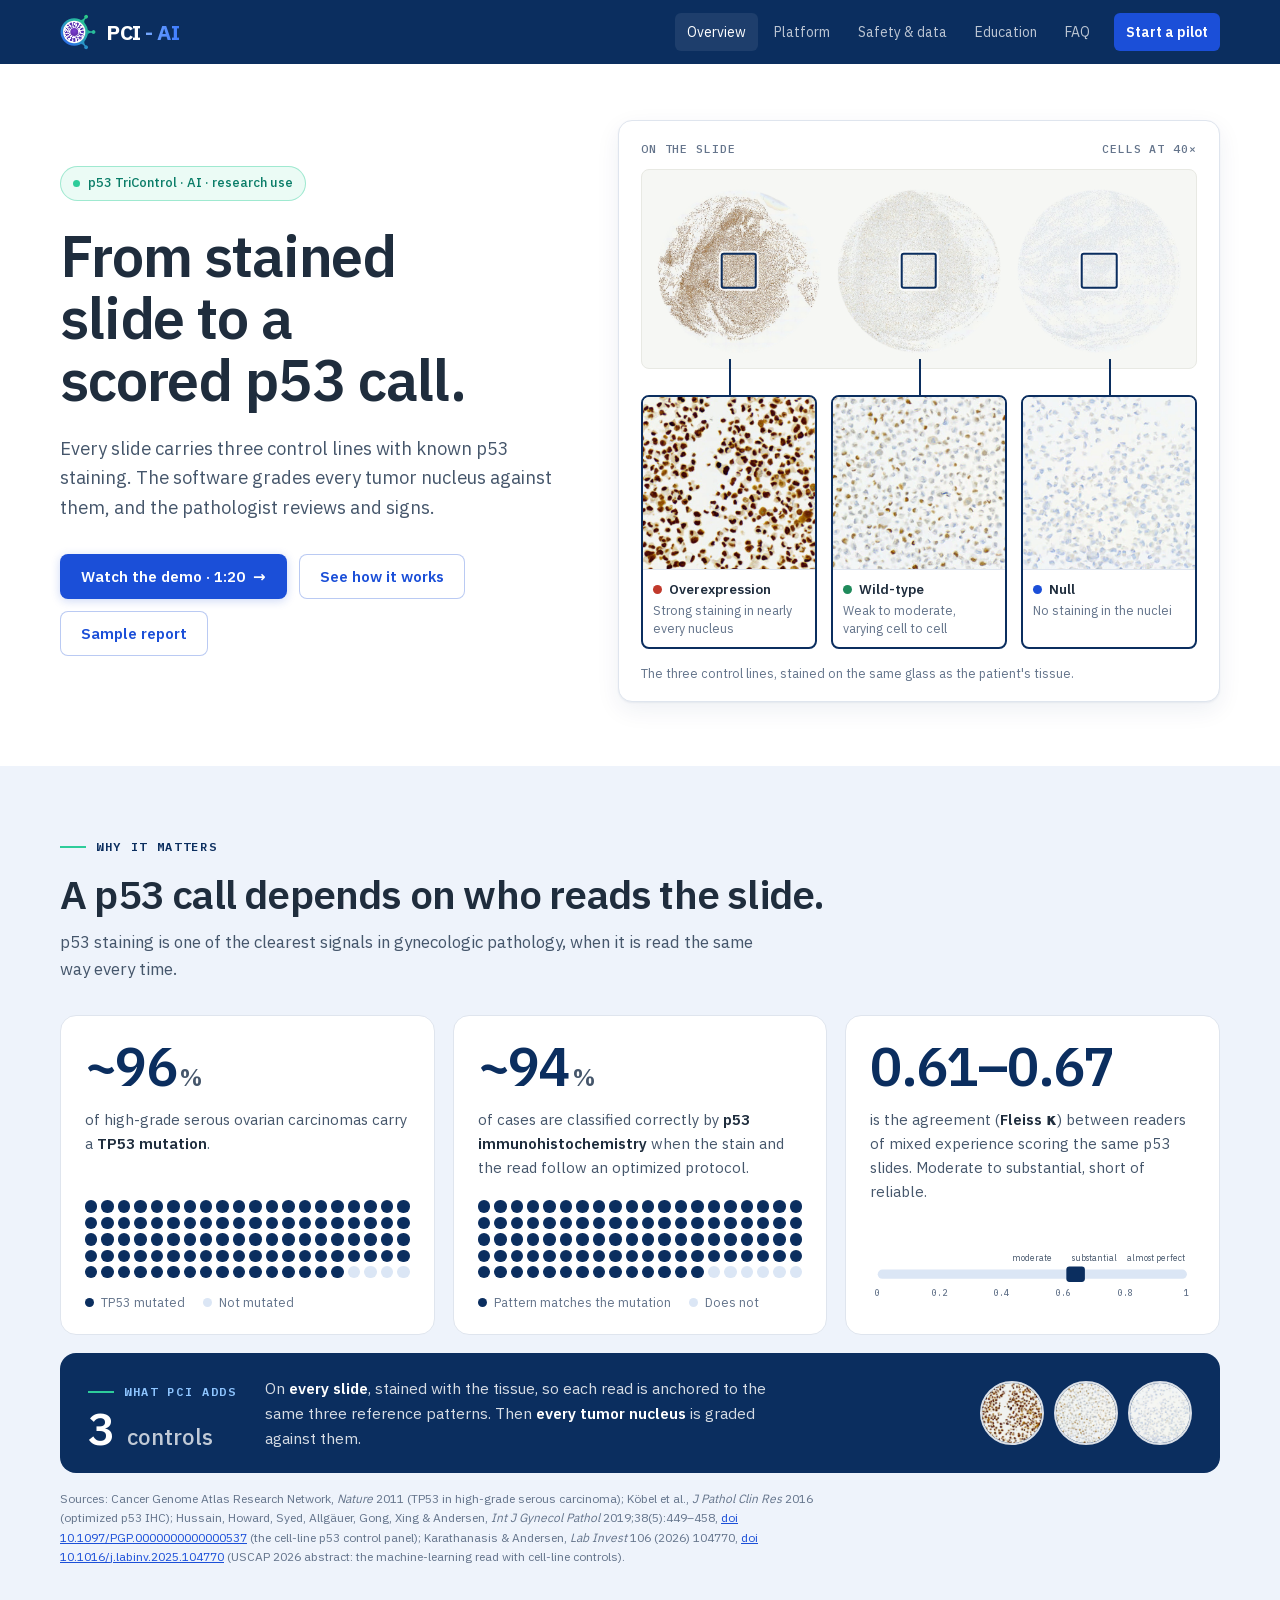
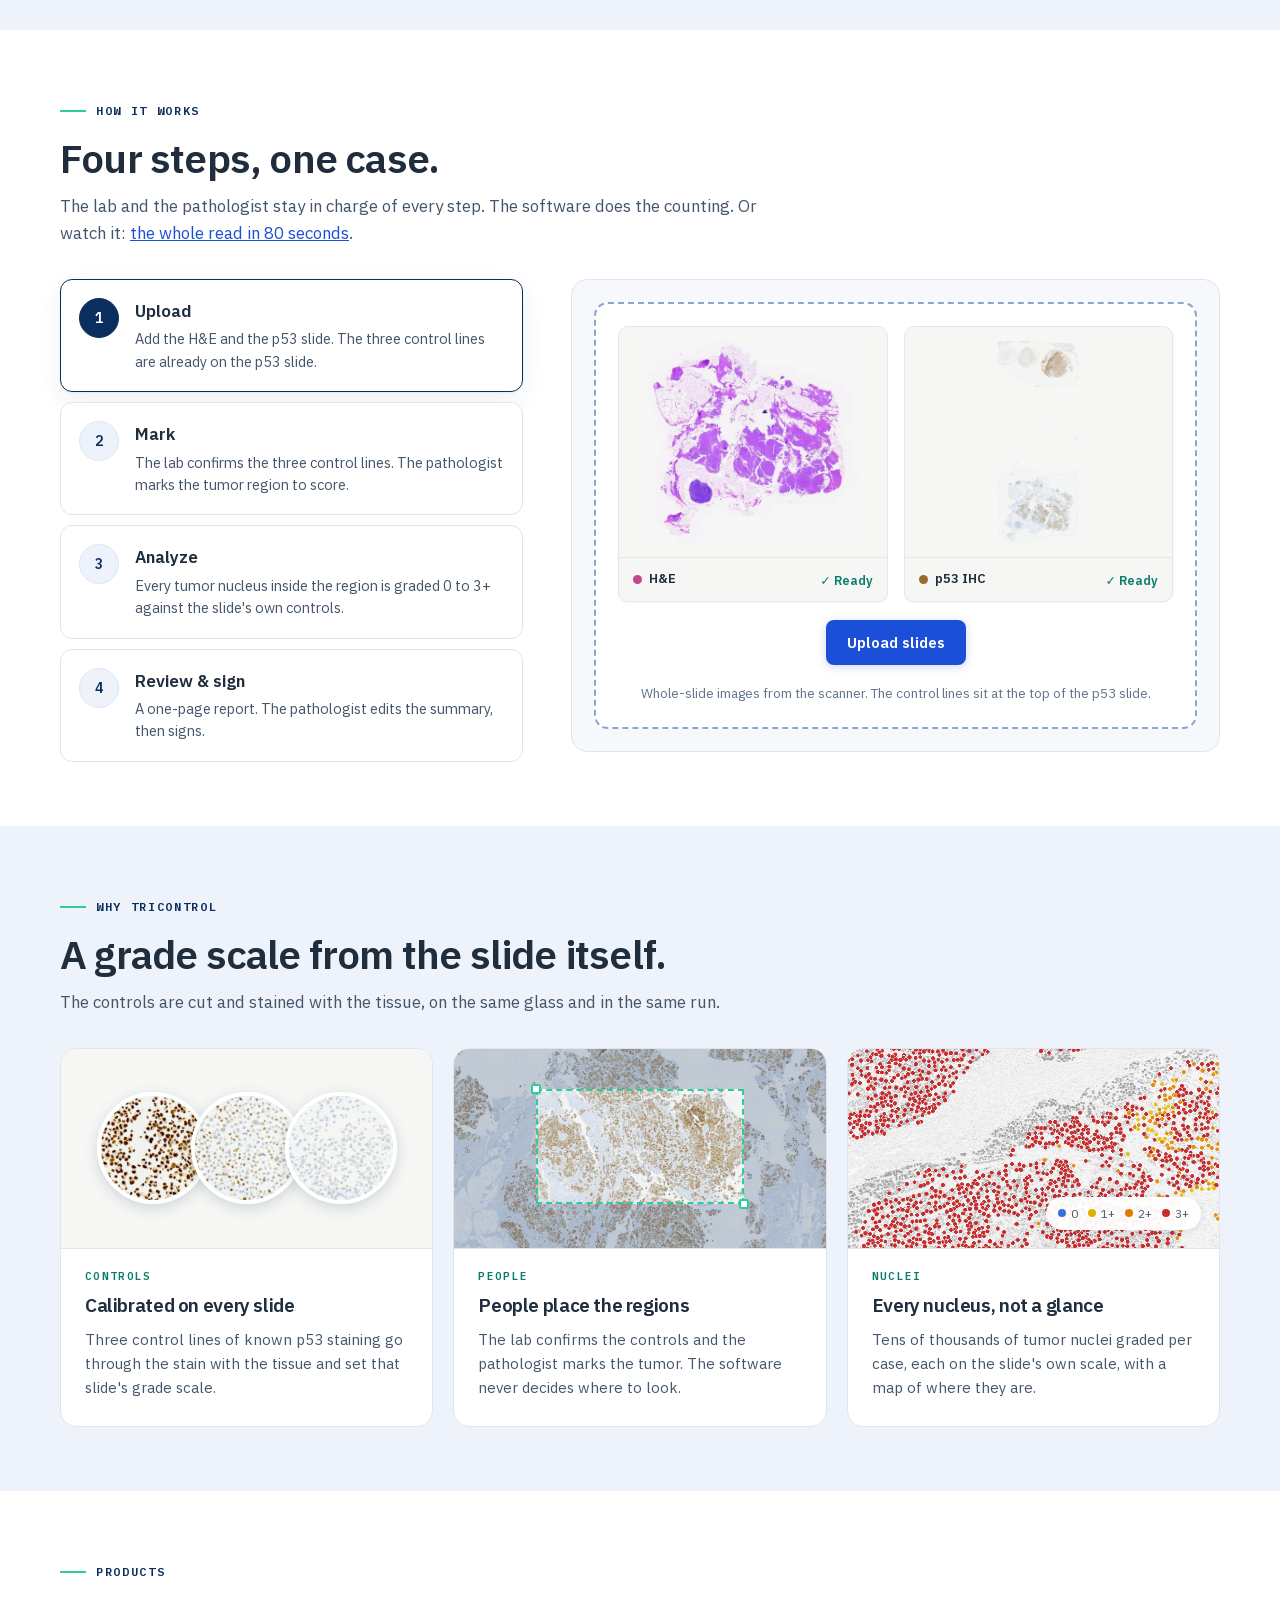
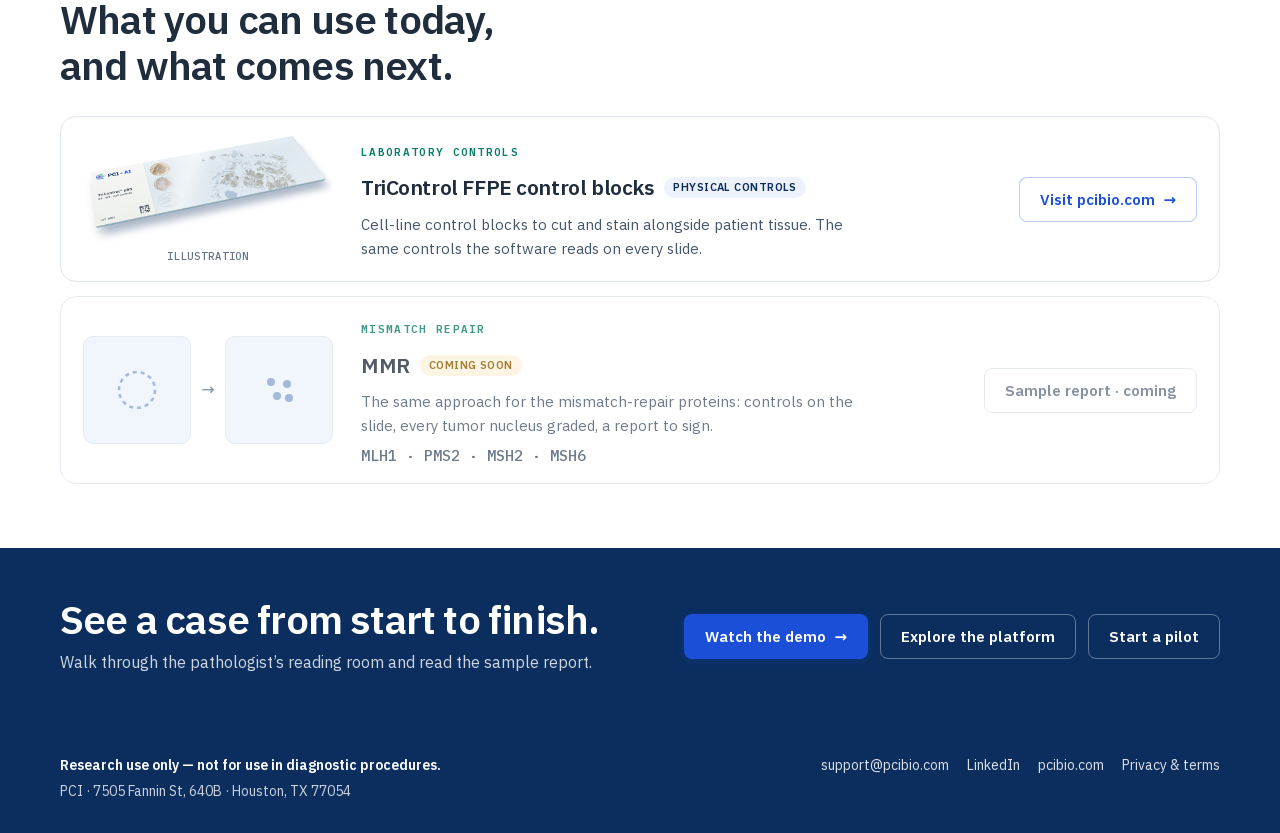
==== commit 1ea20b29: "Overview: list both PCI publications in the sources line John asked (10 Nov) for his journal article" ====
--- a/index.html
+++ b/index.html
@@ -115,7 +115,7 @@
         <p>On <strong>every slide</strong>, stained with the tissue, so each read is anchored to the same three reference patterns. Then <strong>every tumor nucleus</strong> is graded against them.</p>
         <div class="minidiscs"><img src="img/zoom-oe.jpg" alt=""><img src="img/zoom-wt.jpg" alt=""><img src="img/zoom-null.jpg" alt=""></div>
       </div>
-      <p class="sources">Sources: Cancer Genome Atlas Research Network, <i>Nature</i> 2011 (TP53 in high-grade serous carcinoma); Köbel et al., <i>J Pathol Clin Res</i> 2016 (optimized p53 IHC); Karathanasis &amp; Andersen, <i>Lab Invest</i> 106 (2026) 104770 (reader agreement).</p>
+      <p class="sources">Sources: Cancer Genome Atlas Research Network, <i>Nature</i> 2011 (TP53 in high-grade serous carcinoma); Köbel et al., <i>J Pathol Clin Res</i> 2016 (optimized p53 IHC); Hussain, Howard, Syed, Allgäuer, Gong, Xing &amp; Andersen, <i>Int J Gynecol Pathol</i> 2019;38(5):449&ndash;458, <a href="https://doi.org/10.1097/PGP.0000000000000537">doi 10.1097/PGP.0000000000000537</a> (the cell-line p53 control panel); Karathanasis &amp; Andersen, <i>Lab Invest</i> 106 (2026) 104770, <a href="https://doi.org/10.1016/j.labinv.2025.104770">doi 10.1016/j.labinv.2025.104770</a> (USCAP 2026 abstract: the machine-learning read with cell-line controls).</p>
     </div>
   </section>
 
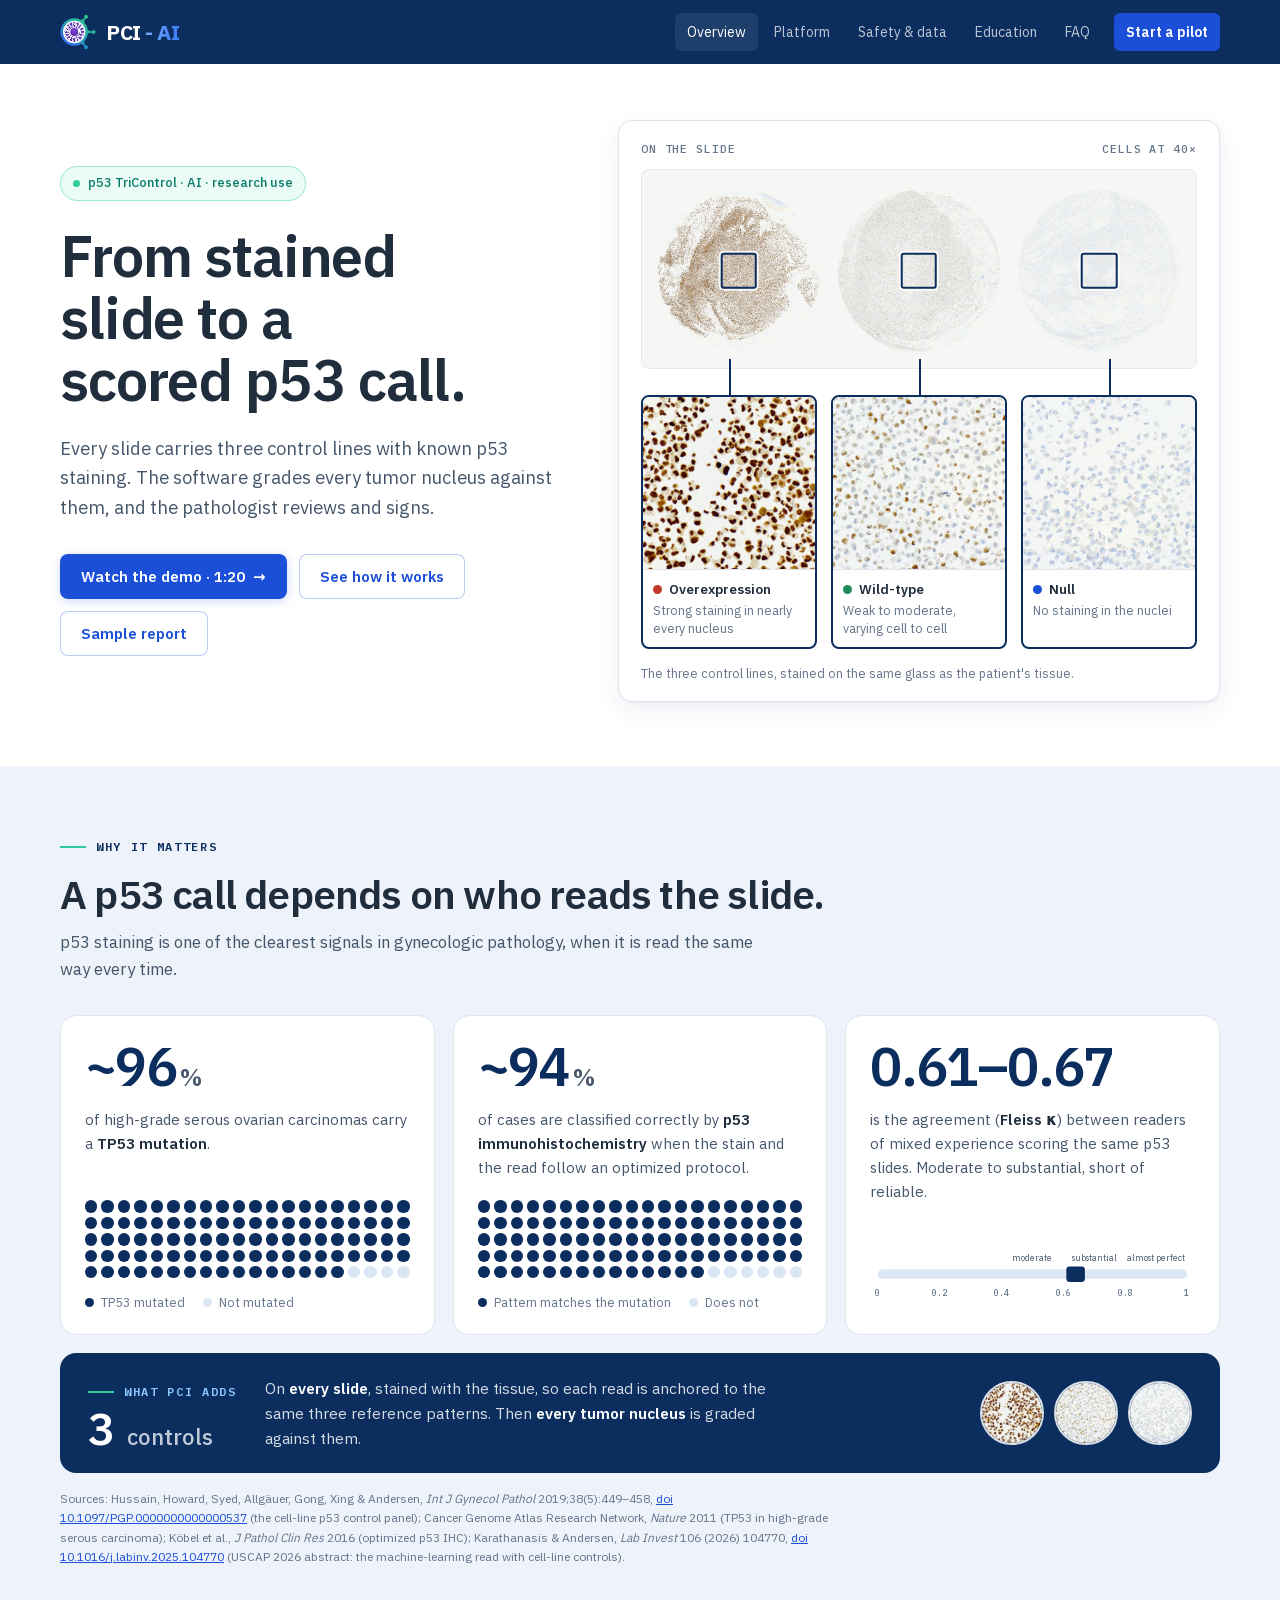
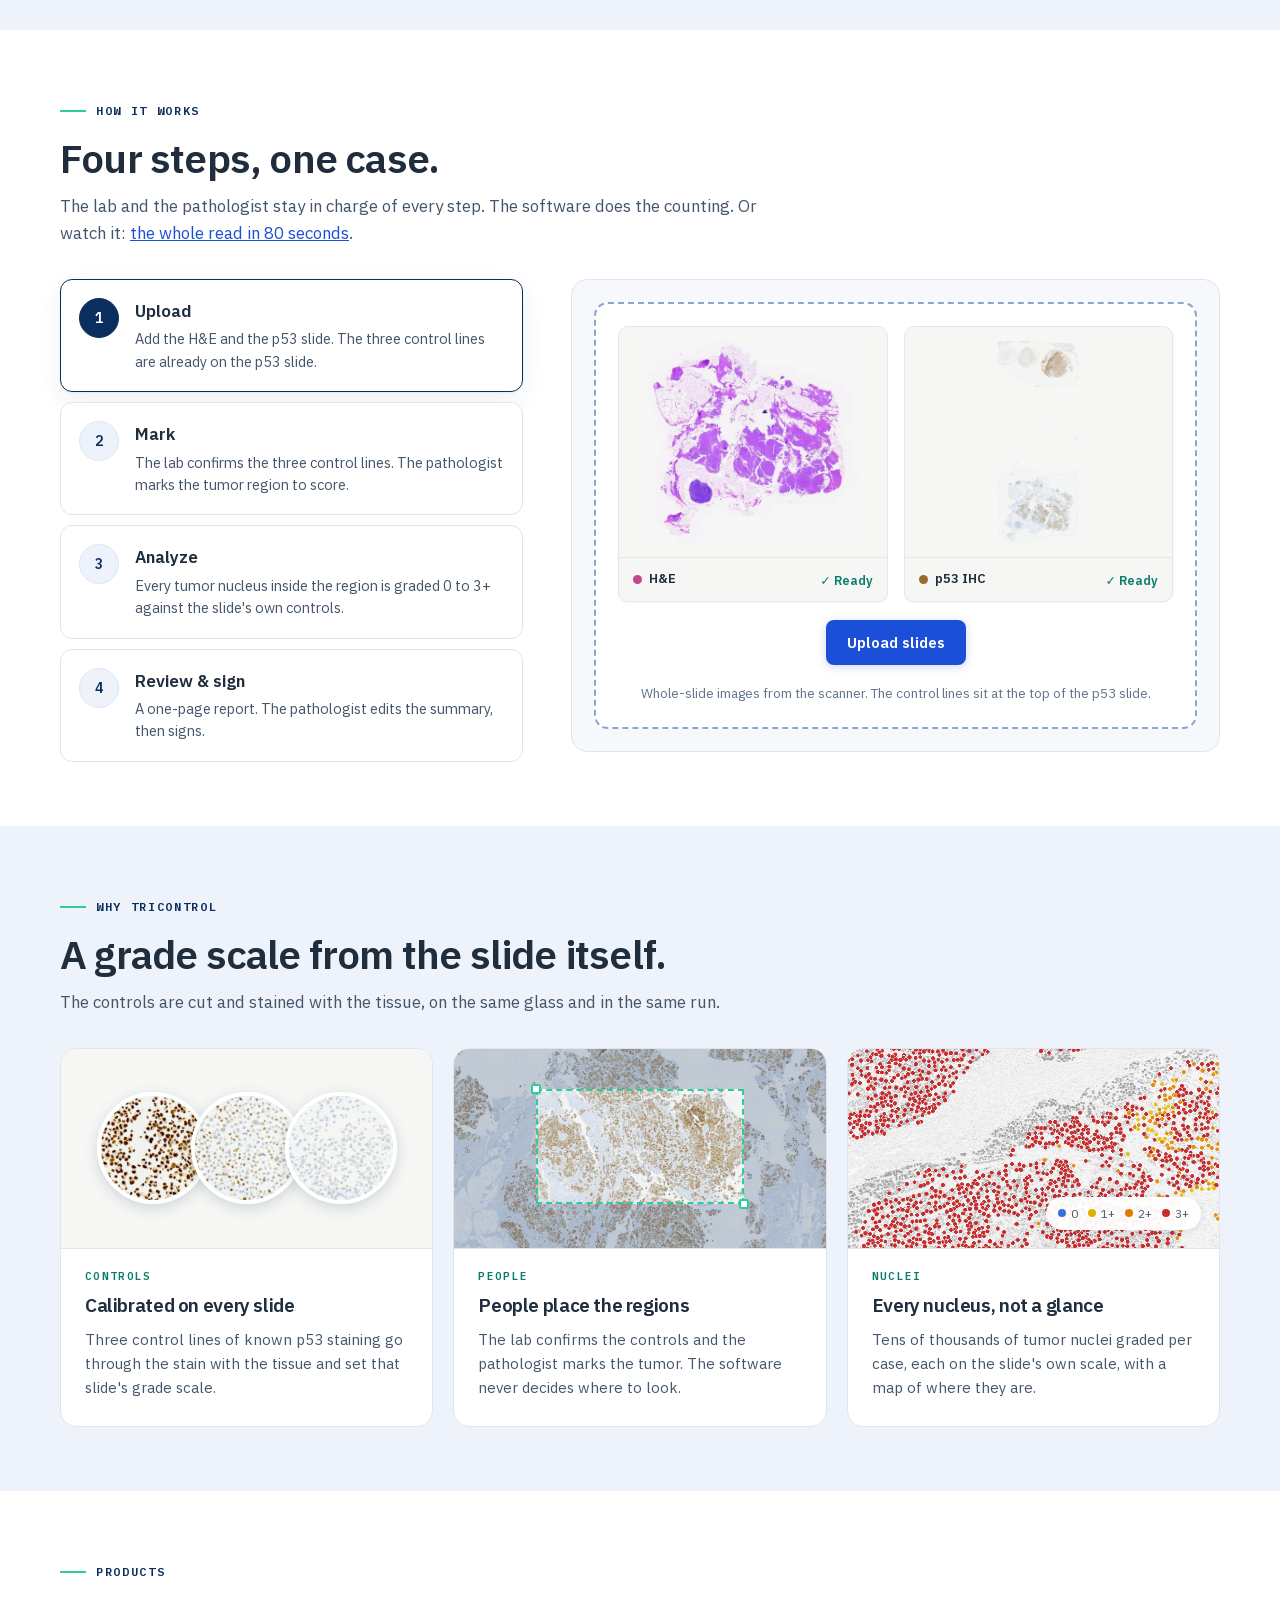
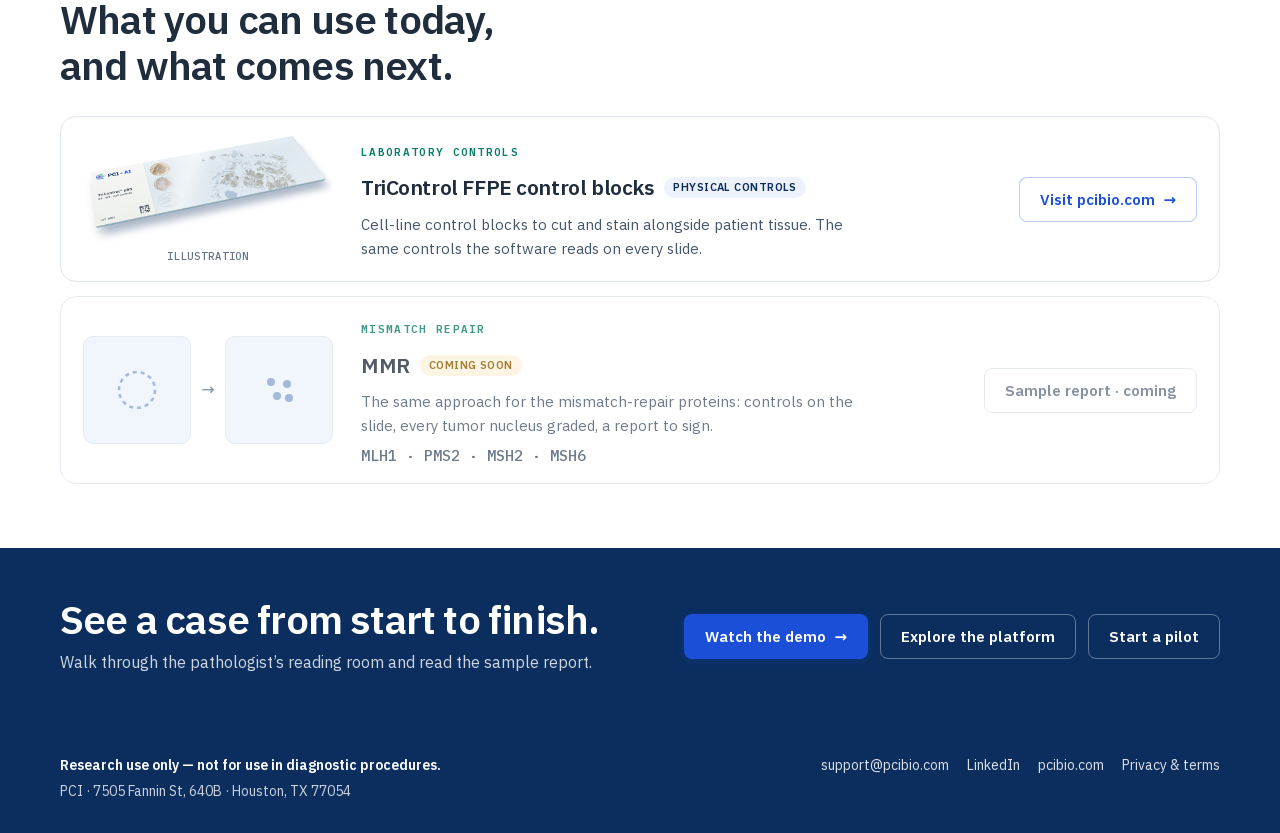
==== commit 26942af6: "John's control-panel paper is listed first: reference 1 on the sample report, first in the Overview " ====
--- a/index.html
+++ b/index.html
@@ -21,6 +21,9 @@
 <link rel="stylesheet" href="site.css">
 
 <style>[hidden] { display: none !important; }</style>
+  <!-- Page-view counting: Vercel Web Analytics, served from this origin (no cookies, no third party; see privacy.html). -->
+  <script>window.va = window.va || function () { (window.vaq = window.vaq || []).push(arguments); };</script>
+  <script defer src="/_vercel/insights/script.js"></script>
 </head>
 <body>
 <a class="skip" href="#main">Skip to content</a>
@@ -115,7 +118,7 @@
         <p>On <strong>every slide</strong>, stained with the tissue, so each read is anchored to the same three reference patterns. Then <strong>every tumor nucleus</strong> is graded against them.</p>
         <div class="minidiscs"><img src="img/zoom-oe.jpg" alt=""><img src="img/zoom-wt.jpg" alt=""><img src="img/zoom-null.jpg" alt=""></div>
       </div>
-      <p class="sources">Sources: Cancer Genome Atlas Research Network, <i>Nature</i> 2011 (TP53 in high-grade serous carcinoma); Köbel et al., <i>J Pathol Clin Res</i> 2016 (optimized p53 IHC); Hussain, Howard, Syed, Allgäuer, Gong, Xing &amp; Andersen, <i>Int J Gynecol Pathol</i> 2019;38(5):449&ndash;458, <a href="https://doi.org/10.1097/PGP.0000000000000537">doi 10.1097/PGP.0000000000000537</a> (the cell-line p53 control panel); Karathanasis &amp; Andersen, <i>Lab Invest</i> 106 (2026) 104770, <a href="https://doi.org/10.1016/j.labinv.2025.104770">doi 10.1016/j.labinv.2025.104770</a> (USCAP 2026 abstract: the machine-learning read with cell-line controls).</p>
+      <p class="sources">Sources: Hussain, Howard, Syed, Allgäuer, Gong, Xing &amp; Andersen, <i>Int J Gynecol Pathol</i> 2019;38(5):449&ndash;458, <a href="https://doi.org/10.1097/PGP.0000000000000537">doi 10.1097/PGP.0000000000000537</a> (the cell-line p53 control panel); Cancer Genome Atlas Research Network, <i>Nature</i> 2011 (TP53 in high-grade serous carcinoma); Köbel et al., <i>J Pathol Clin Res</i> 2016 (optimized p53 IHC); Karathanasis &amp; Andersen, <i>Lab Invest</i> 106 (2026) 104770, <a href="https://doi.org/10.1016/j.labinv.2025.104770">doi 10.1016/j.labinv.2025.104770</a> (USCAP 2026 abstract: the machine-learning read with cell-line controls).</p>
     </div>
   </section>
 
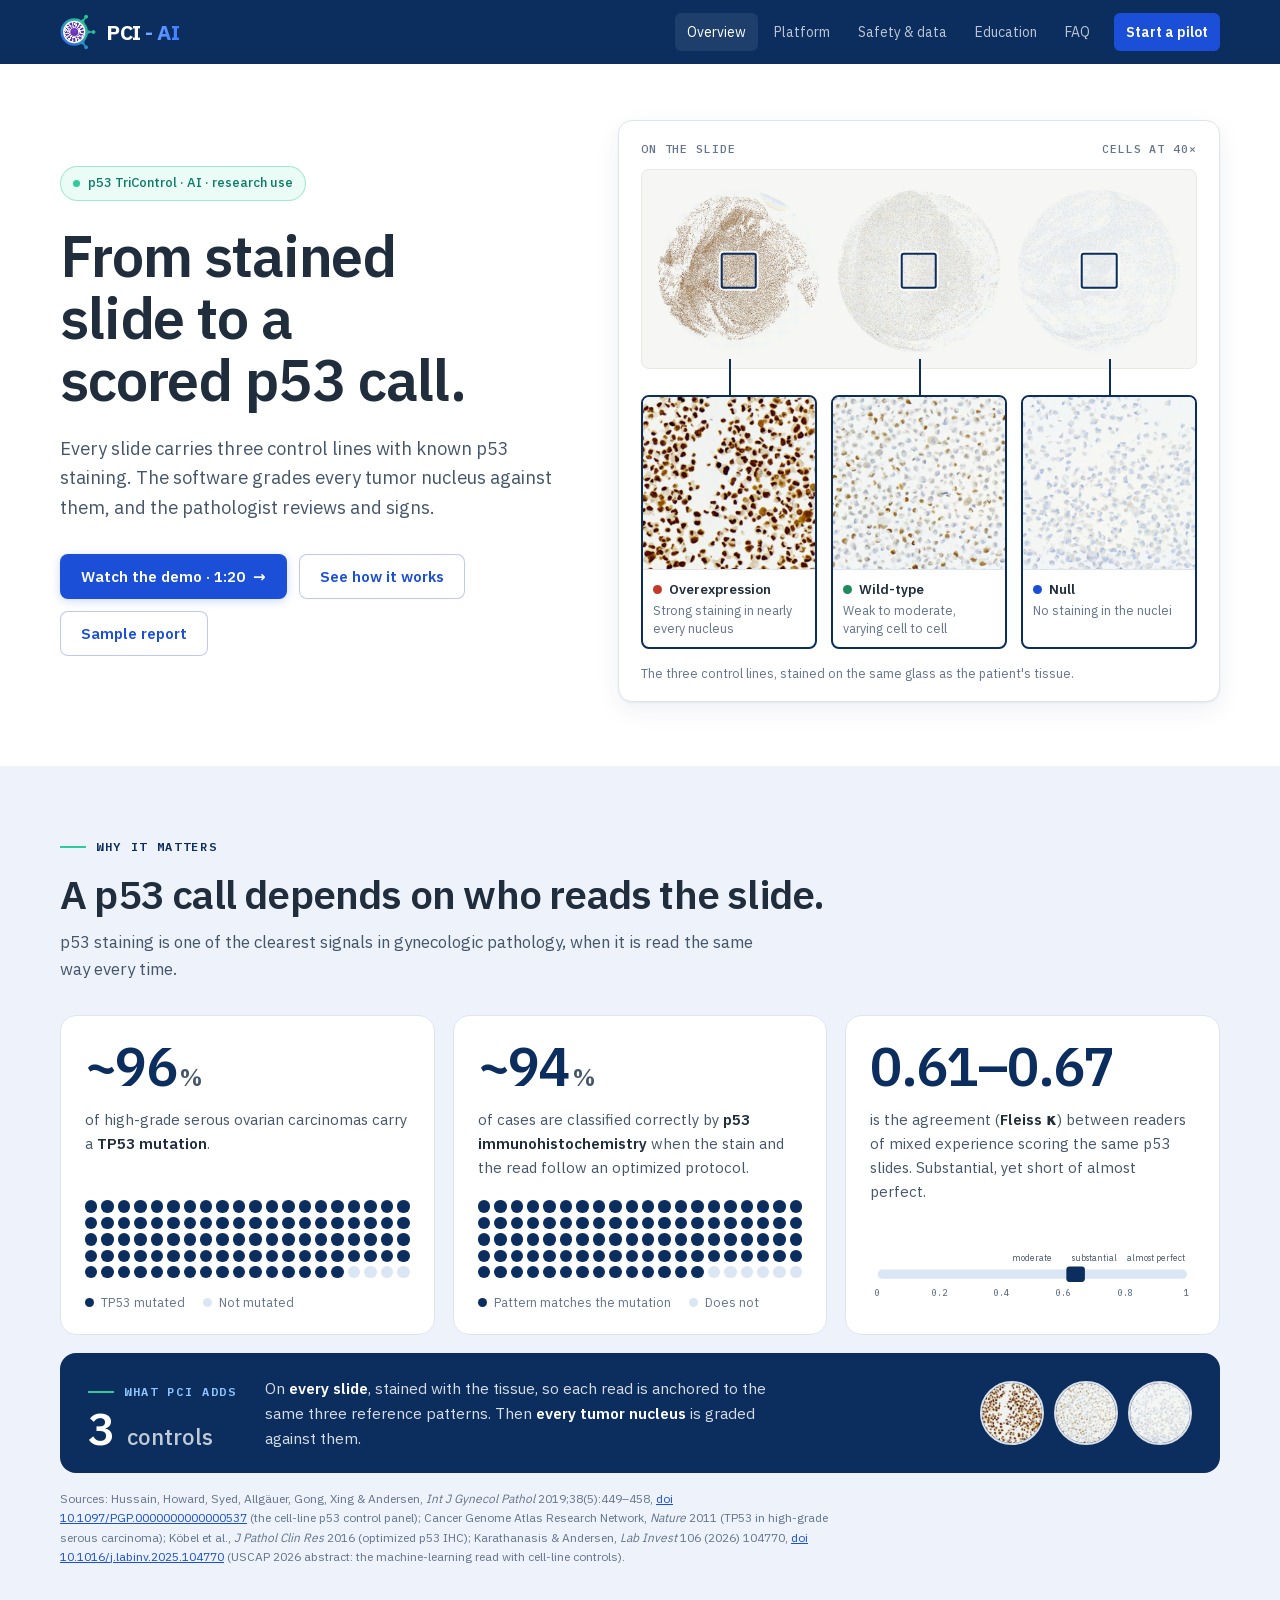
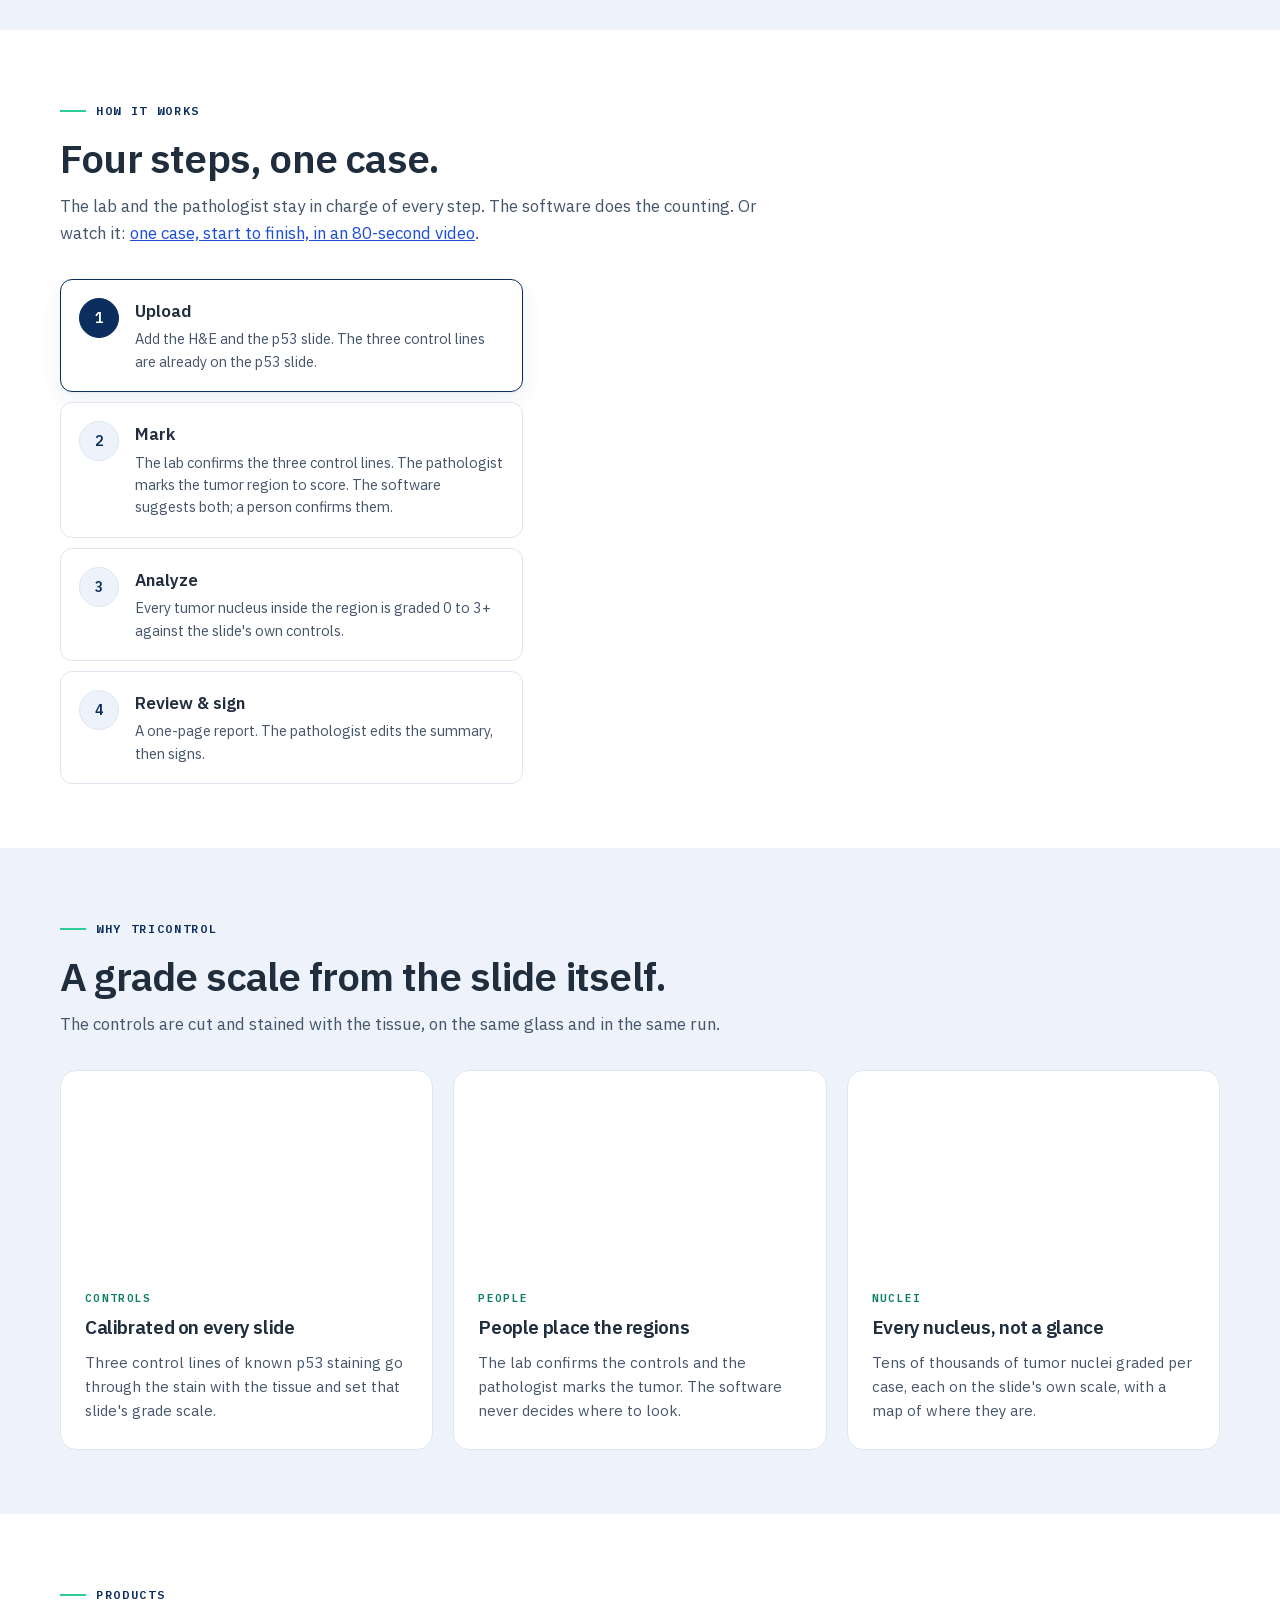
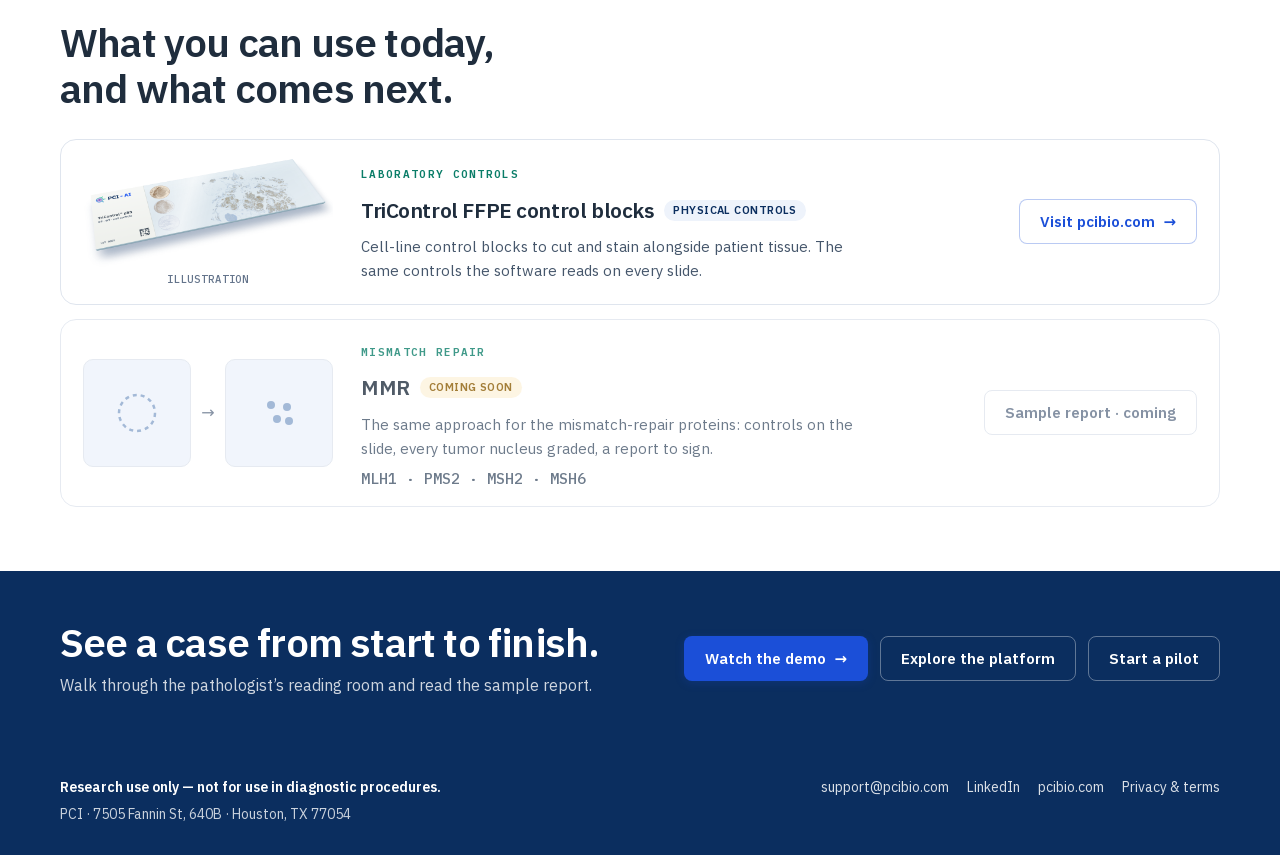
==== commit 550ceed4: "Wording from a pathologist's read: kappa band, demo length, who places regions, p53 patterns, contro" ====
--- a/index.html
+++ b/index.html
@@ -97,7 +97,7 @@
         </article>
         <article class="stat">
           <div class="big">0.61–0.67</div>
-          <p class="says">is the agreement (<strong>Fleiss κ</strong>) between readers of mixed experience scoring the same p53 slides. Moderate to substantial, short of reliable.</p>
+          <p class="says">is the agreement (<strong>Fleiss κ</strong>) between readers of mixed experience scoring the same p53 slides. Substantial, yet short of almost perfect.</p>
           <div class="scale">
             <svg viewBox="0 0 420 70" role="img" aria-label="Agreement scale from 0 to 1 with the measured range 0.61 to 0.67 marked">
               <rect x="10" y="24" width="400" height="12" rx="6" fill="#dbe6f5"/>
@@ -127,11 +127,11 @@
     <div class="inner">
       <span class="eyebrow">How it works</span>
       <h2 id="h2b">Four steps, one case.</h2>
-      <p class="lede">The lab and the pathologist stay in charge of every step. The software does the counting. Or watch it: <a href="platform.html#demo">the whole read in 80 seconds</a>.</p>
+      <p class="lede">The lab and the pathologist stay in charge of every step. The software does the counting. Or watch it: <a href="platform.html#demo">one case, start to finish, in an 80-second video</a>.</p>
       <div class="how">
         <ol class="steps" role="tablist" aria-label="Steps">
           <li><button class="step" role="tab" id="tab1" aria-controls="p1" aria-selected="true"><span class="num">1</span><span><span class="t">Upload</span><span class="d">Add the H&amp;E and the p53 slide. The three control lines are already on the p53 slide.</span></span></button></li>
-          <li><button class="step" role="tab" id="tab2" aria-controls="p2" aria-selected="false"><span class="num">2</span><span><span class="t">Mark</span><span class="d">The lab confirms the three control lines. The pathologist marks the tumor region to score.</span></span></button></li>
+          <li><button class="step" role="tab" id="tab2" aria-controls="p2" aria-selected="false"><span class="num">2</span><span><span class="t">Mark</span><span class="d">The lab confirms the three control lines. The pathologist marks the tumor region to score. The software suggests both; a person confirms them.</span></span></button></li>
           <li><button class="step" role="tab" id="tab3" aria-controls="p3" aria-selected="false"><span class="num">3</span><span><span class="t">Analyze</span><span class="d">Every tumor nucleus inside the region is graded 0 to 3+ against the slide's own controls.</span></span></button></li>
           <li><button class="step" role="tab" id="tab4" aria-controls="p4" aria-selected="false"><span class="num">4</span><span><span class="t">Review &amp; sign</span><span class="d">A one-page report. The pathologist edits the summary, then signs.</span></span></button></li>
         </ol>
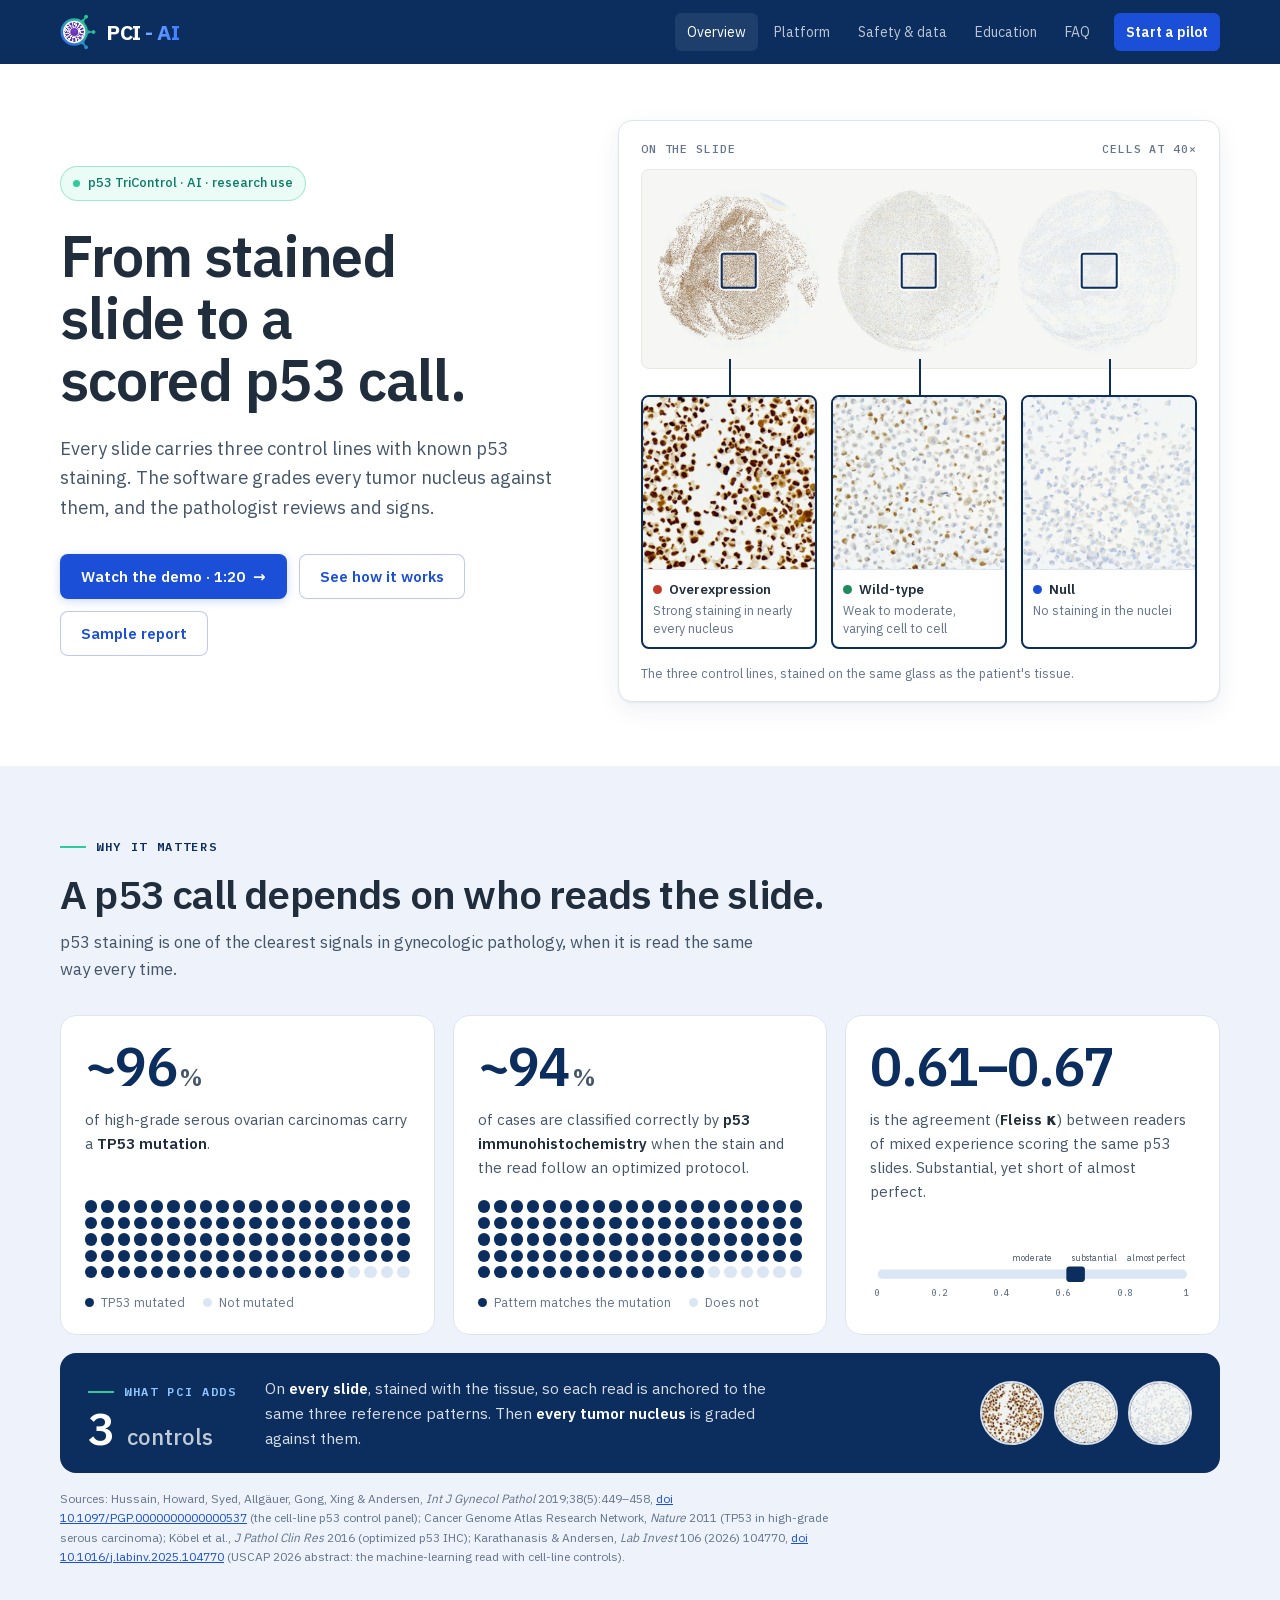
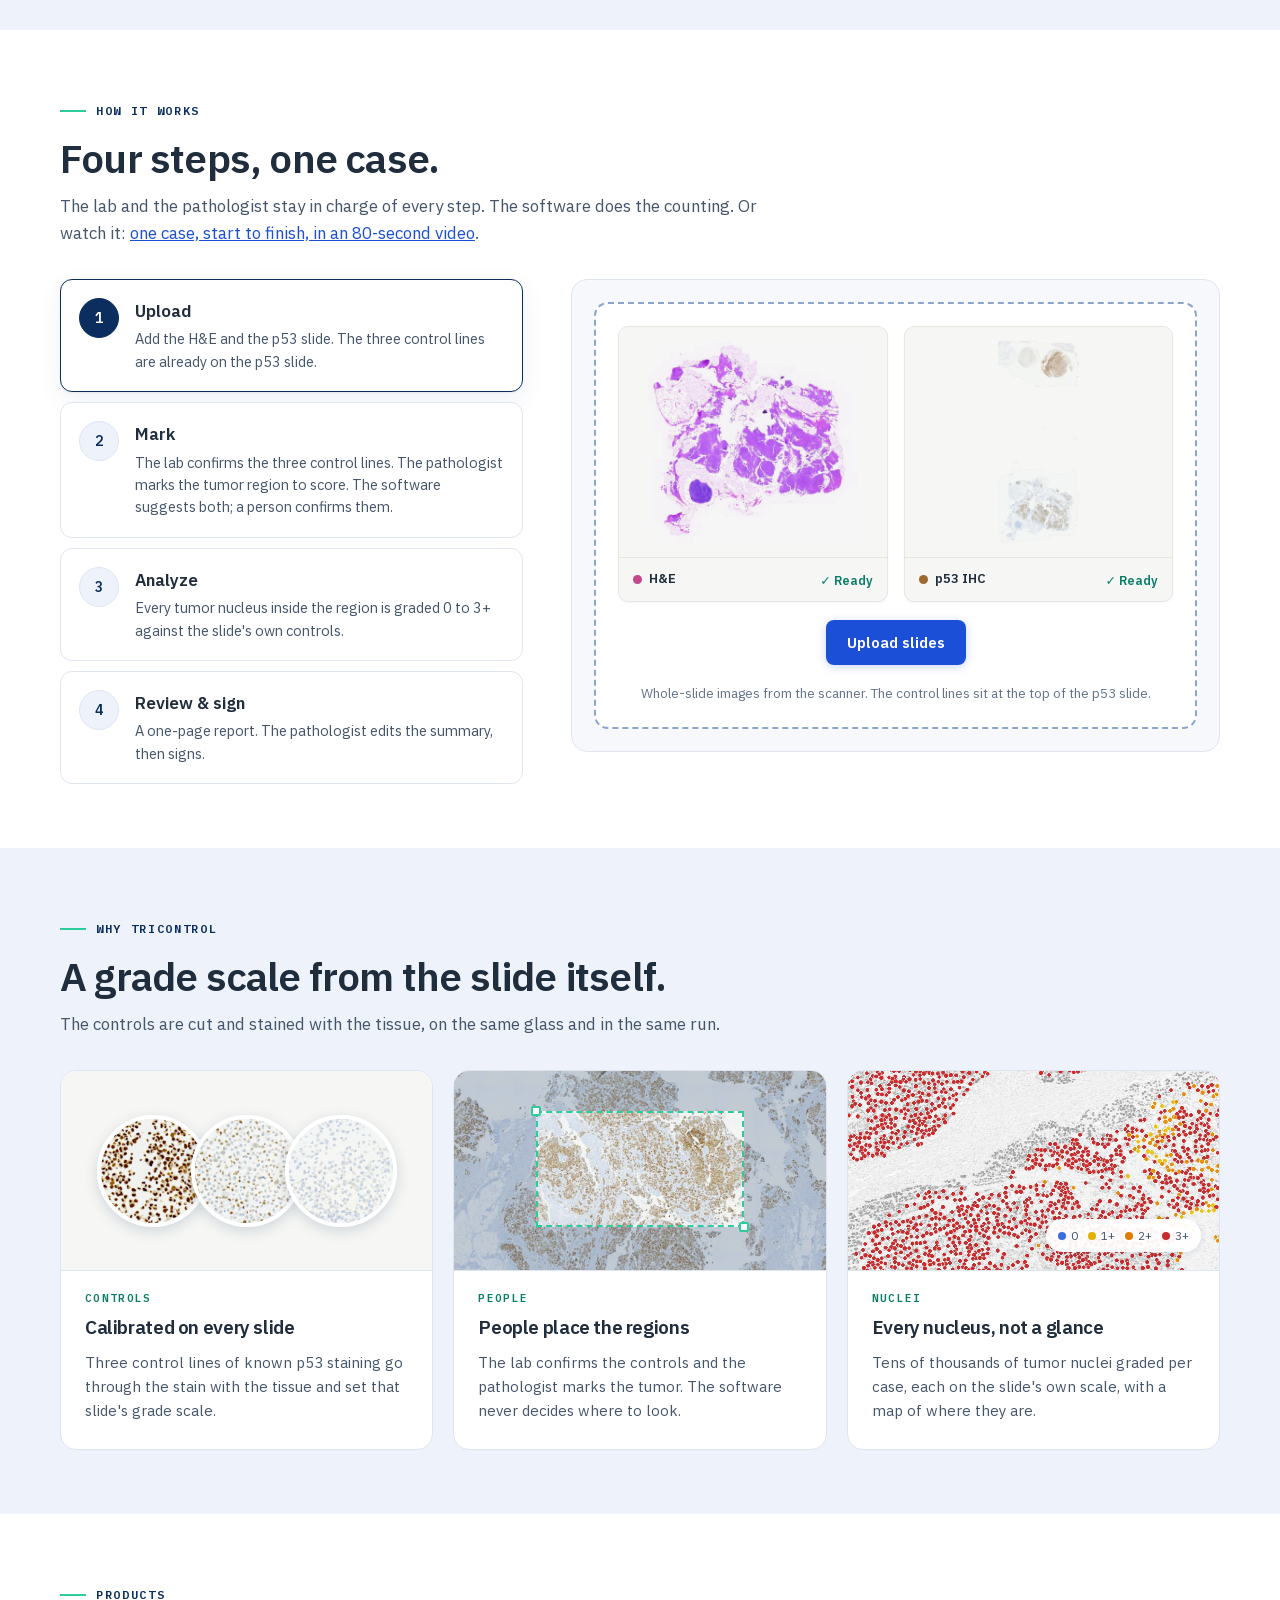
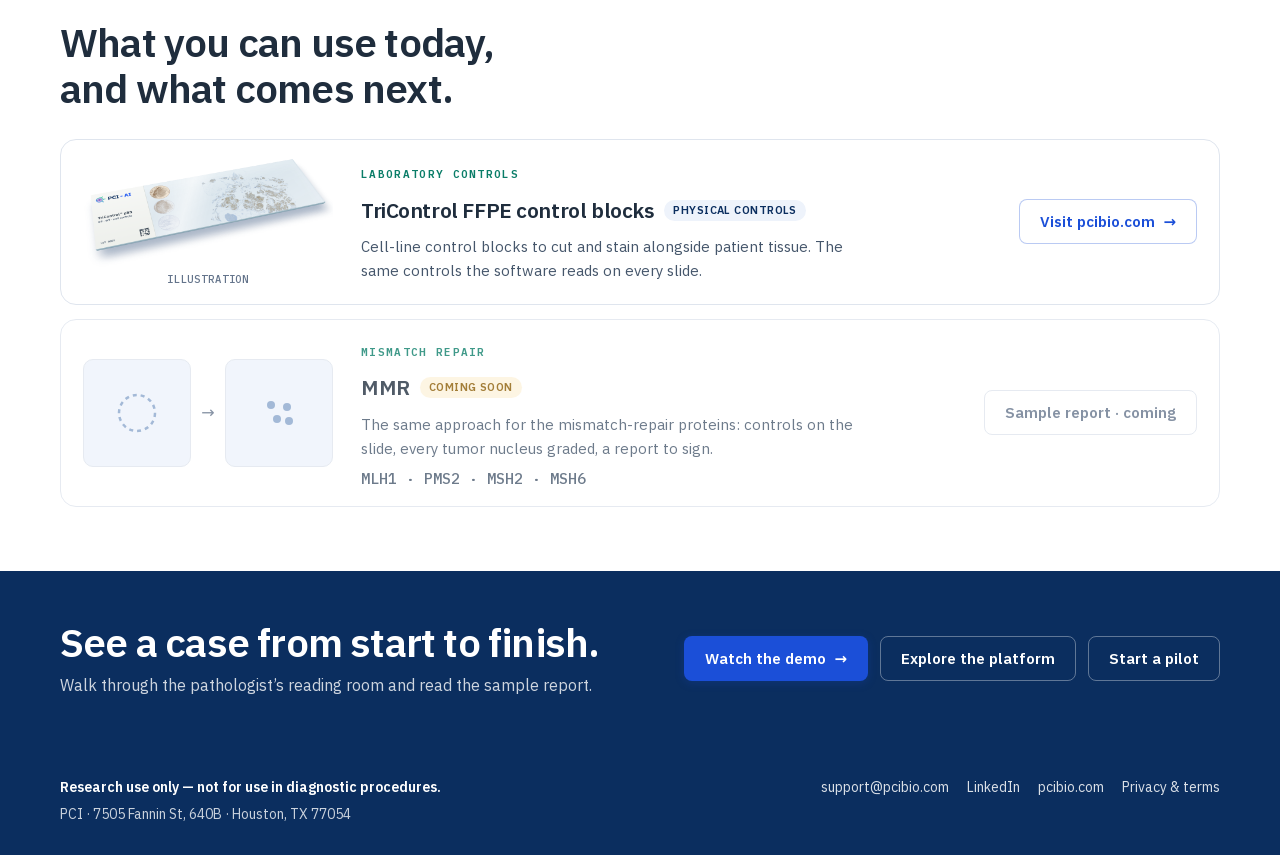
==== commit 449495f7: "John's control-panel paper first wherever the site cites: Safety & data references and criteria line" ====
--- a/index.html
+++ b/index.html
@@ -180,7 +180,7 @@
 
           <div class="panel" id="p4" role="tabpanel" aria-labelledby="tab4" hidden>
             <div class="paper"><img src="img/sample-report.jpg" alt="One-page p53 sample report"><span class="signed">✓ Signed</span></div>
-            <p class="caption"><a href="sample-report/pci-p53-sample-report.pdf">Open the sample report (PDF)</a></p>
+            <p class="caption"><a href="sample-report/pci-p53-sample-report.pdf">Open the sample report (PDF)</a> · References: Hussain &hellip; Andersen, <i>Int J Gynecol Pathol</i> 2019 (the cell-line p53 control panel), then the published p53 criteria.</p>
           </div>
         </div>
       </div>
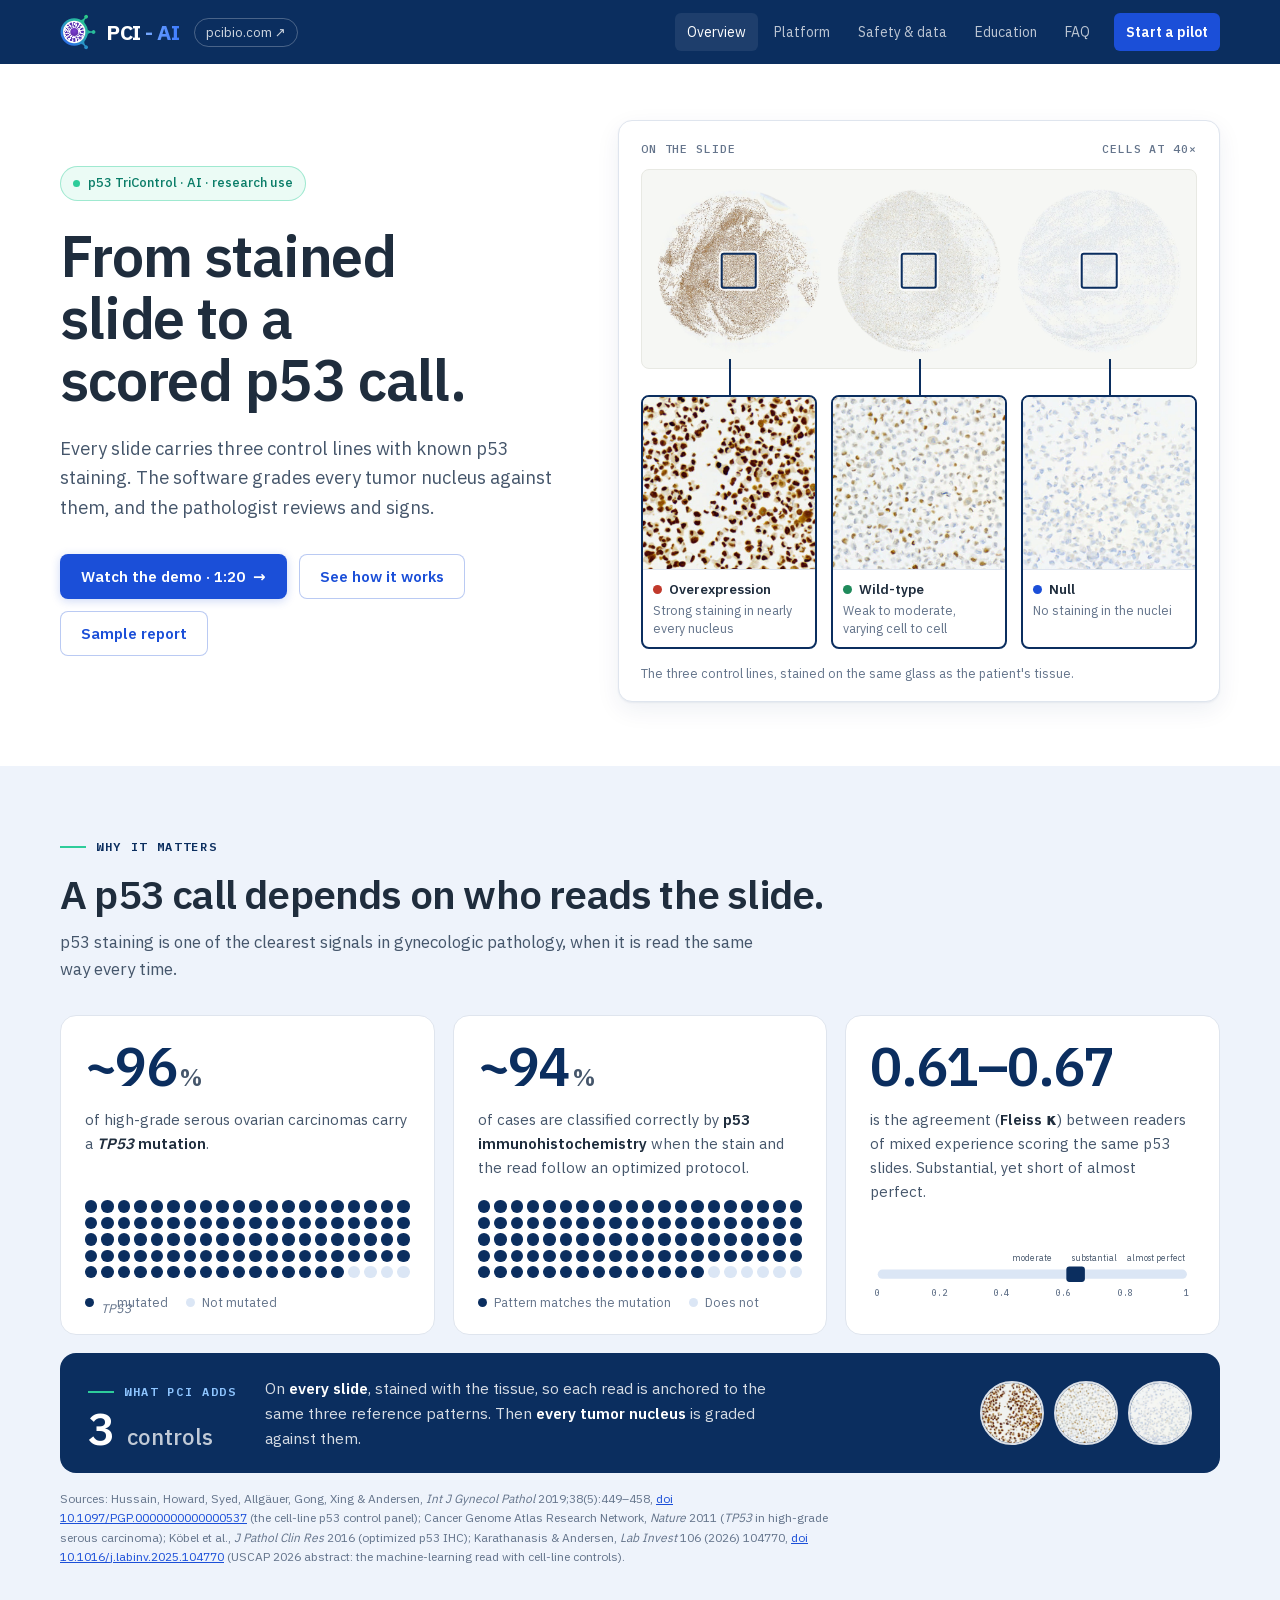
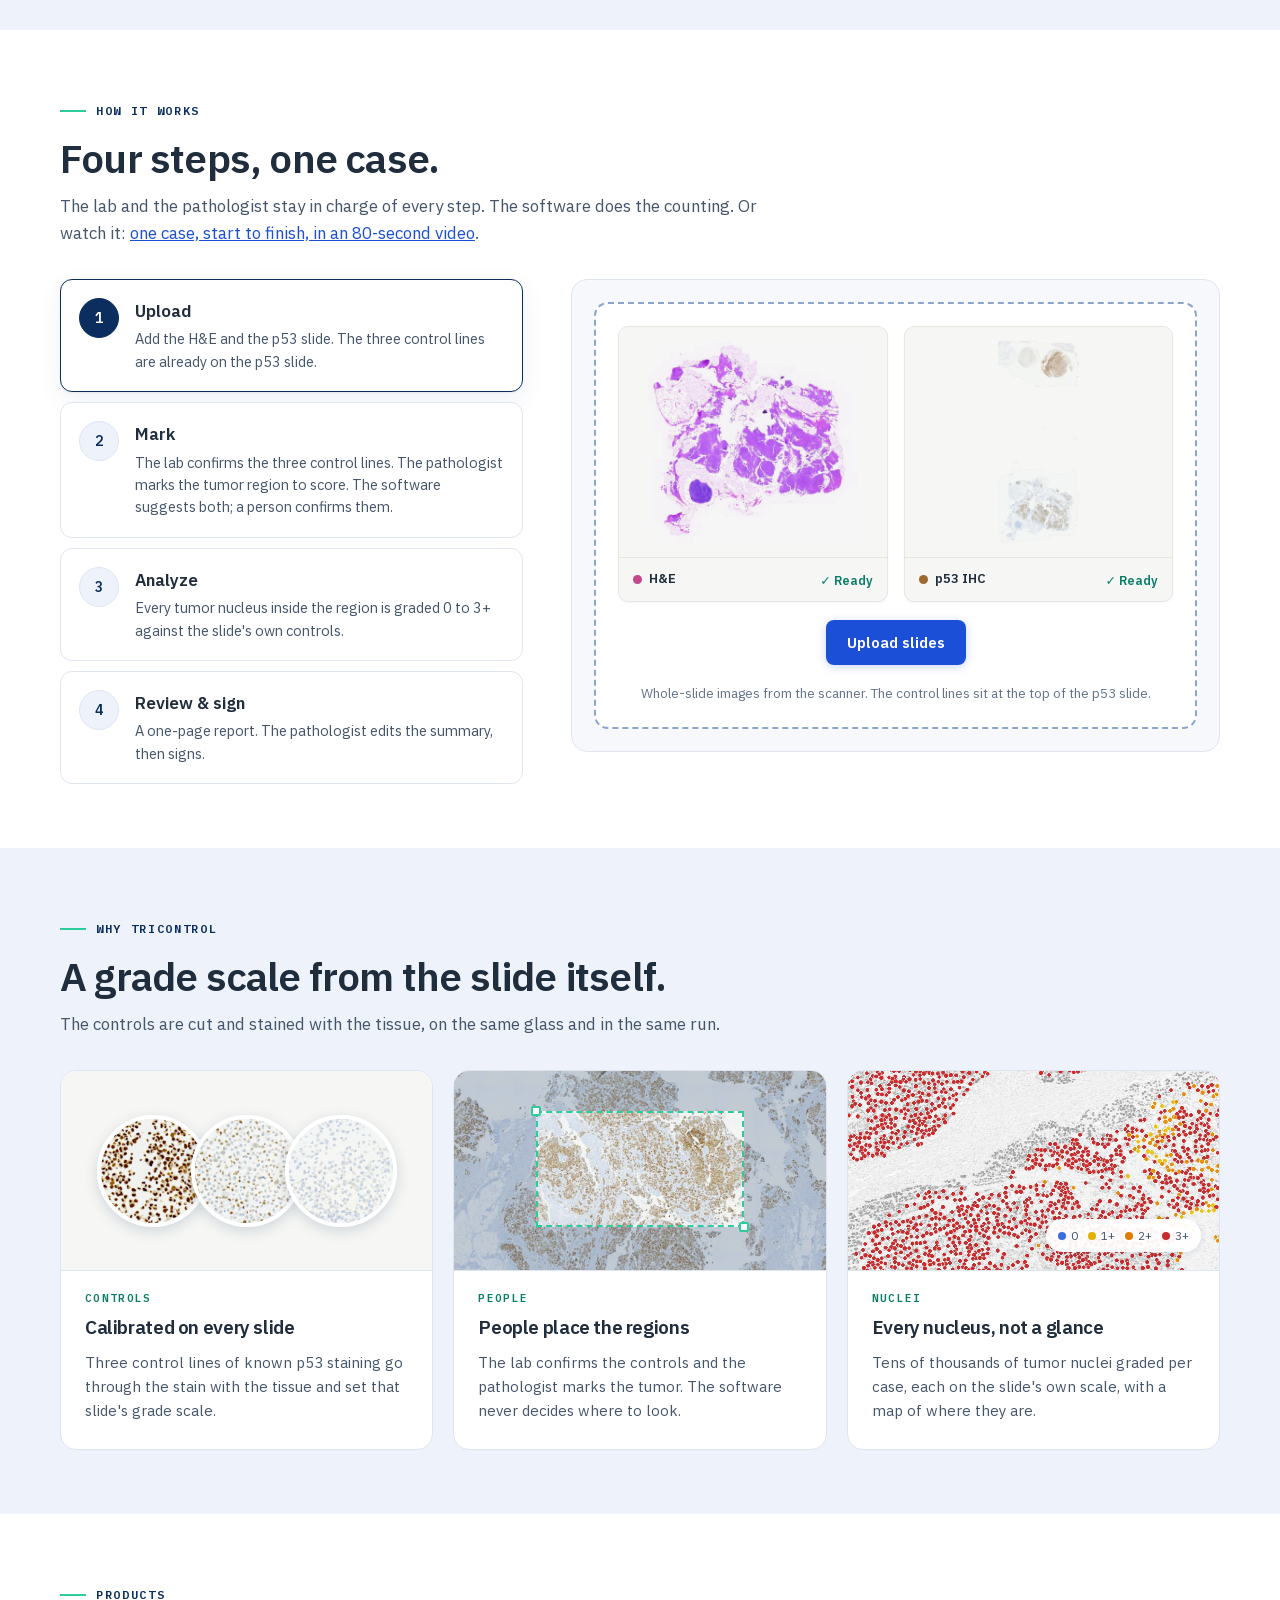
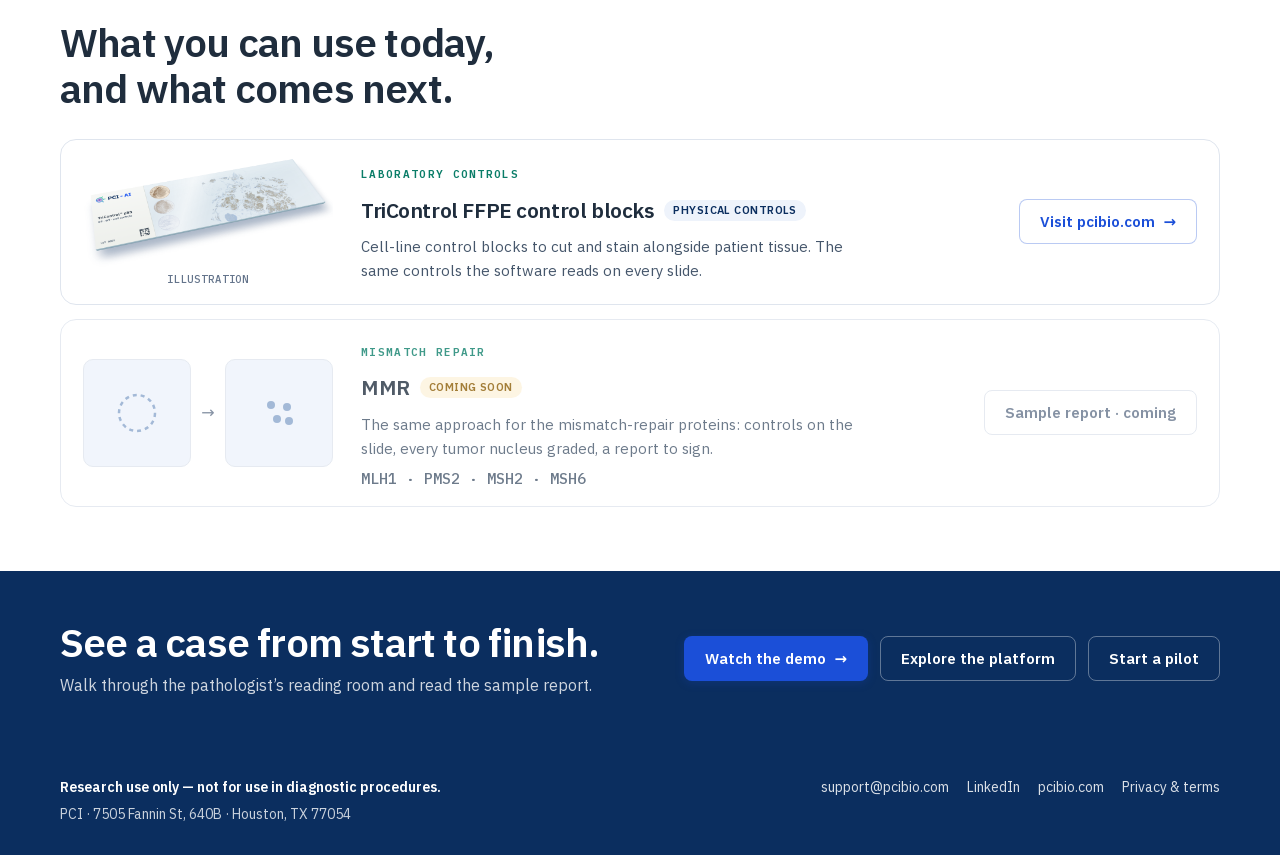
==== commit d204e9c0: "John's notes: TP53 in italics, a link to pcibio.com in the top bar, borderline not read as a kind of" ====
--- a/index.html
+++ b/index.html
@@ -29,10 +29,13 @@
 <a class="skip" href="#main">Skip to content</a>
 <header class="nav band">
   <div class="bar">
-    <a class="logo" href="./" aria-label="PCI-AI home">
+    <div class="brand">
+      <a class="logo" href="./" aria-label="PCI-AI home">
       <img src="img/logo-ai-mark.svg" alt="" width="36" height="36">
       <span class="wm">PCI<span class="ai"> - AI</span></span>
     </a>
+      <a class="site-link" href="https://pcibio.com" title="PCI: IHC controls, products and the company">pcibio.com <span aria-hidden="true">&#8599;</span></a>
+    </div>
     <nav aria-label="Site">
       <a href="./" aria-current="page">Overview</a>
       <a href="platform.html">Platform</a>
@@ -85,9 +88,9 @@
       <div class="stats">
         <article class="stat">
           <div class="big">~96<small>%</small></div>
-          <p class="says">of high-grade serous ovarian carcinomas carry a <strong>TP53 mutation</strong>.</p>
+          <p class="says">of high-grade serous ovarian carcinomas carry a <strong><i>TP53</i> mutation</strong>.</p>
           <div class="waffle" data-on="96" role="img" aria-label="96 of 100 dots filled"></div>
-          <div class="legend"><span><i style="background:var(--navy)"></i>TP53 mutated</span><span><i style="background:var(--navy-100)"></i>Not mutated</span></div>
+          <div class="legend"><span><i style="background:var(--navy)"></i><i>TP53</i> mutated</span><span><i style="background:var(--navy-100)"></i>Not mutated</span></div>
         </article>
         <article class="stat">
           <div class="big">~94<small>%</small></div>
@@ -118,7 +121,7 @@
         <p>On <strong>every slide</strong>, stained with the tissue, so each read is anchored to the same three reference patterns. Then <strong>every tumor nucleus</strong> is graded against them.</p>
         <div class="minidiscs"><img src="img/zoom-oe.jpg" alt=""><img src="img/zoom-wt.jpg" alt=""><img src="img/zoom-null.jpg" alt=""></div>
       </div>
-      <p class="sources">Sources: Hussain, Howard, Syed, Allgäuer, Gong, Xing &amp; Andersen, <i>Int J Gynecol Pathol</i> 2019;38(5):449&ndash;458, <a href="https://doi.org/10.1097/PGP.0000000000000537">doi 10.1097/PGP.0000000000000537</a> (the cell-line p53 control panel); Cancer Genome Atlas Research Network, <i>Nature</i> 2011 (TP53 in high-grade serous carcinoma); Köbel et al., <i>J Pathol Clin Res</i> 2016 (optimized p53 IHC); Karathanasis &amp; Andersen, <i>Lab Invest</i> 106 (2026) 104770, <a href="https://doi.org/10.1016/j.labinv.2025.104770">doi 10.1016/j.labinv.2025.104770</a> (USCAP 2026 abstract: the machine-learning read with cell-line controls).</p>
+      <p class="sources">Sources: Hussain, Howard, Syed, Allgäuer, Gong, Xing &amp; Andersen, <i>Int J Gynecol Pathol</i> 2019;38(5):449&ndash;458, <a href="https://doi.org/10.1097/PGP.0000000000000537">doi 10.1097/PGP.0000000000000537</a> (the cell-line p53 control panel); Cancer Genome Atlas Research Network, <i>Nature</i> 2011 (<i>TP53</i> in high-grade serous carcinoma); Köbel et al., <i>J Pathol Clin Res</i> 2016 (optimized p53 IHC); Karathanasis &amp; Andersen, <i>Lab Invest</i> 106 (2026) 104770, <a href="https://doi.org/10.1016/j.labinv.2025.104770">doi 10.1016/j.labinv.2025.104770</a> (USCAP 2026 abstract: the machine-learning read with cell-line controls).</p>
     </div>
   </section>
 
--- a/site.css
+++ b/site.css
@@ -50,6 +50,9 @@
   .logo .wm { font-size: 21px; font-weight: 700; letter-spacing: -0.02em; color: #fff; line-height: 1; }
   .logo .ai { background: linear-gradient(90deg, #7fb0ff, #3d7bff); -webkit-background-clip: text; background-clip: text; color: transparent; }
   .nav nav { display: flex; gap: 4px; }
+  .nav .brand { display: flex; align-items: center; gap: 14px; min-width: 0; }
+  .nav .site-link { color: rgba(255,255,255,.8); text-decoration: none; font-size: 13px; line-height: 1; padding: 7px 11px; border: 1px solid rgba(255,255,255,.26); border-radius: 999px; white-space: nowrap; }
+  .nav .site-link:hover, .nav .site-link:focus-visible { color: #fff; border-color: rgba(255,255,255,.55); background: rgba(255,255,255,.06); }
   .nav nav a { color: rgba(255,255,255,.72); text-decoration: none; font-size: 14px; padding: 8px 12px; border-radius: 6px; }
   .nav nav a:hover, .nav nav a[aria-current] { color: #fff; background: rgba(255,255,255,.08); }
 
